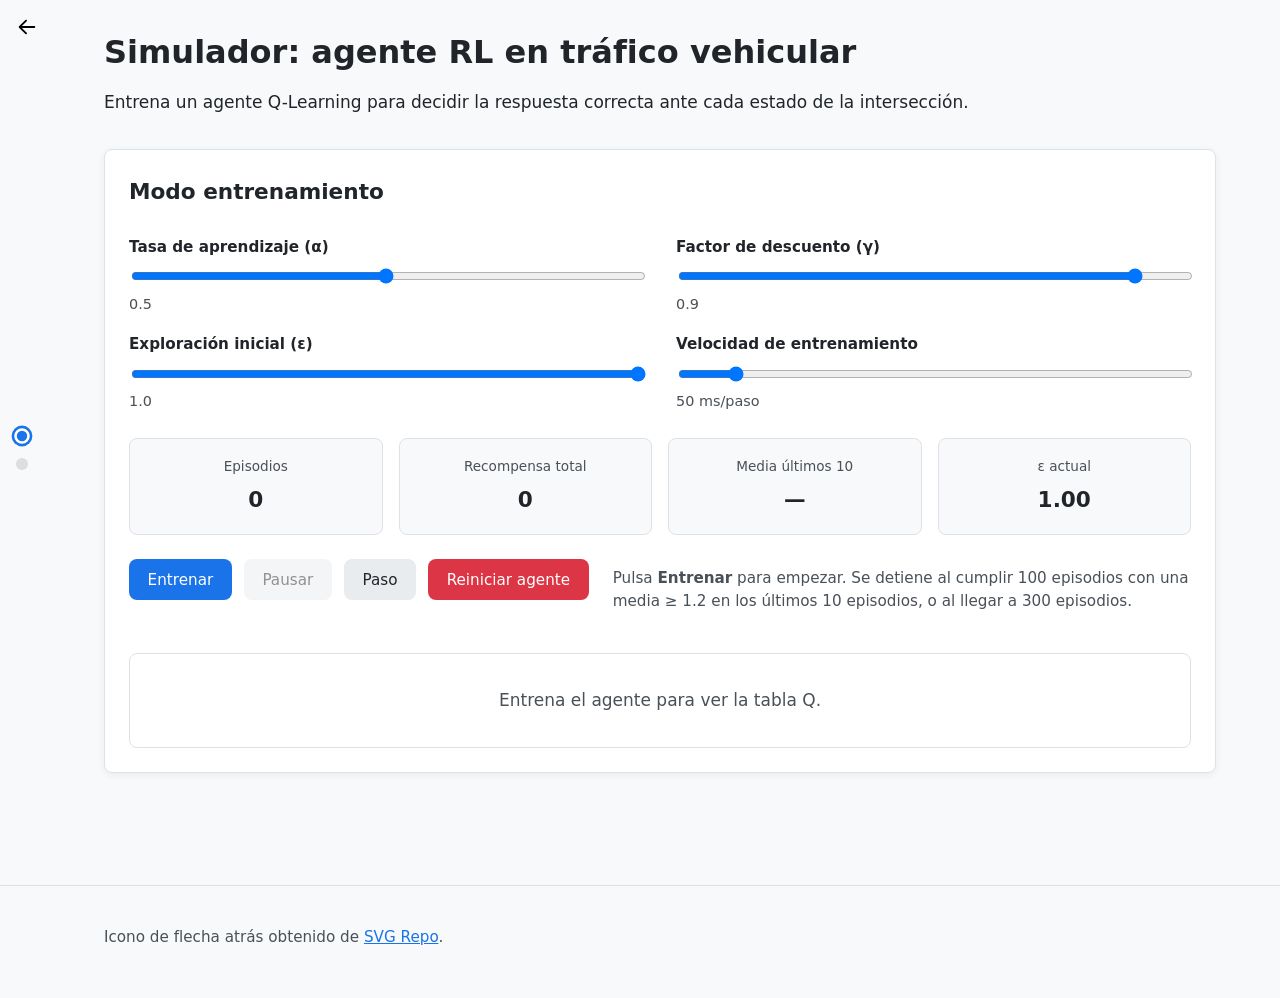
==== simulador.html @ 15e0310d "feat: agregar tabla Q en el simulador" ====
<!DOCTYPE html>
<html lang="es">
  <head>
    <meta charset="UTF-8">
    <meta name="viewport" content="width=device-width, initial-scale=1.0">
    <link rel="stylesheet" href="css/styles.css">
    <link rel="stylesheet" href="css/simulador.css">
    <title>Simulador — RL para Detección de Anomalías</title>
  </head>
  <body>
    <a href="./index.html" id="volver-index" class="nav-link-arrow" aria-label="Volver a la página principal">
      <img src="./assets/left-arrow.svg" alt="" class="nav-arrow" />
      <span class="nav-label">Volver</span>
    </a>

    <nav id="navbar" class="nav-dots" aria-label="Navegación del simulador">
      <button type="button" class="nav-link nav-modo" data-modo="entrenamiento" aria-label="Entrenar agente">
        <span class="nav-dot"></span>
        <span class="nav-label">Entrenar agente</span>
      </button>
      <button type="button" class="nav-link nav-modo" data-modo="comparativo" disabled aria-label="Tú eres el agente">
        <span class="nav-dot"></span>
        <span class="nav-label">Tú eres el agente</span>
      </button>
    </nav>

    <main>
      <section id="simulador">
        <h1>Simulador: agente RL en tráfico vehicular</h1>
        <p>
          Entrena un agente Q-Learning para decidir la respuesta correcta ante cada estado de la intersección.
        </p>

        <div id="bienvenida" class="bienvenida">
          <p>Selecciona un modo en el menú lateral para comenzar.</p>
        </div>

        <div id="modo-entrenamiento" class="modo-panel" hidden>
          <div class="panel-cabecera">
            <h2>Modo entrenamiento</h2>
          </div>

          <div class="panel-controles">
            <div class="control">
              <label for="alpha">Tasa de aprendizaje (α)</label>
              <input type="range" id="alpha" min="0.01" max="1" step="0.01" value="0.5">
              <span id="alpha-valor">0.5</span>
            </div>
            <div class="control">
              <label for="gamma">Factor de descuento (γ)</label>
              <input type="range" id="gamma" min="0" max="1" step="0.01" value="0.9">
              <span id="gamma-valor">0.9</span>
            </div>
            <div class="control">
              <label for="epsilon">Exploración inicial (ε)</label>
              <input type="range" id="epsilon" min="0" max="1" step="0.01" value="1">
              <span id="epsilon-valor">1.0</span>
            </div>
            <div class="control">
              <label for="velocidad">Velocidad de entrenamiento</label>
              <input type="range" id="velocidad" min="0" max="500" step="10" value="50">
              <span id="velocidad-valor">50 ms/paso</span>
            </div>
          </div>

          <div class="panel-metricas">
            <div class="metrica">
              <span class="metrica-label">Episodios</span>
              <span id="metrica-episodios" class="metrica-valor">0</span>
            </div>
            <div class="metrica">
              <span class="metrica-label">Recompensa total</span>
              <span id="metrica-recompensa" class="metrica-valor">0</span>
            </div>
            <div class="metrica">
              <span class="metrica-label">Media últimos 10</span>
              <span id="metrica-media" class="metrica-valor">—</span>
            </div>
            <div class="metrica">
              <span class="metrica-label">ε actual</span>
              <span id="metrica-epsilon" class="metrica-valor">1.00</span>
            </div>
          </div>

          <div class="panel-acciones">
            <div class="panel-botones">
              <button id="btn-entrenar" type="button" class="btn-primario">Entrenar</button>
              <button id="btn-pausar" type="button" class="btn-secundario" disabled>Pausar</button>
              <button id="btn-paso" type="button" class="btn-secundario">Paso</button>
              <button id="btn-reiniciar" type="button" class="btn-peligro">Reiniciar agente</button>
            </div>
            <div id="estado-entrenamiento" class="estado-entrenamiento">
              Pulsa <strong>Entrenar</strong> para empezar. Se detiene al cumplir 100 episodios con una media ≥ 1.2 en los últimos 10 episodios, o al llegar a 300 episodios.
            </div>
          </div>

          <div id="q-table-contenedor" class="q-table-contenedor" aria-live="polite">
            <p class="q-table-vacia">Entrena el agente para ver la tabla Q.</p>
          </div>
        </div>
      </section>
    </main>

    <footer>
      <p>
        Icono de flecha atrás obtenido de
        <a href="https://www.svgrepo.com" target="_blank" rel="noopener noreferrer">SVG Repo</a>.
      </p>
    </footer>

    <script src="js/entorno.js"></script>
    <script src="js/qlearning.js"></script>
    <script src="js/vistas.js"></script>
    <script src="js/sim.js"></script>
  </body>
</html>
---- css/styles.css ----
/* Navbar con puntos */
#navbar {
  position: fixed;
  top: 50%;
  left: 1.25rem;
  z-index: 1000;
  transform: translateY(-50%);
  display: flex;
  flex-direction: column;
  gap: 1rem;
}

#navbar .nav-link {
  position: relative;
  display: flex;
  align-items: center;
  text-decoration: none;
  color: #555555;
}

#navbar .nav-dot {
  display: block;
  width: 12px;
  height: 12px;
  border-radius: 50%;
  background-color: #cccccc;
  border: 2px solid transparent;
  transition: background-color 0.2s ease, transform 0.2s ease, border-color 0.2s ease;
}

#navbar .nav-link:hover .nav-dot{
  background-color: #888888;
  transform: scale(1.2);
}

#navbar .nav-link.active .nav-dot {
  border-color: #ffffff;
  transform: scale(1.3);
}

#navbar .nav-label {
  position: absolute;
  left: 1.5rem;
  padding: 0.35rem 0.6rem;
  white-space: nowrap;
  font-size: 0.85rem;
  font-weight: 500;
  color: #333333;
  background-color: #ffffff;
  border: 1px solid #e0e0e0;
  border-radius: 4px;
  opacity: 0;
  visibility: hidden;
  transform: translateX(-8px);
  transition: opacity 0.2s ease, transform 0.2s ease, visibility 0.2s ease;
  box-shadow: 0 2px 6px rgba(0, 0, 0, 0.08);
}

#navbar .nav-link:hover .nav-label {
  opacity: 1;
  visibility: visible;
  transform: translateX(0);
}

/* Colores de los puntos por sección */
#navbar .nav-link.active[href="#intro"] .nav-dot {
  background-color: #1a73e8;
  box-shadow: 0 0 0 2px #1a73e8;
}

#navbar .nav-link:hover[href="#intro"] .nav-dot {
  background-color: #1a73e8;
}

#navbar .nav-link.active[href="#conceptos"] .nav-dot {
  background-color: #34a853;
  box-shadow: 0 0 0 2px #34a853;
}

#navbar .nav-link:hover[href="#conceptos"] .nav-dot {
  background-color: #34a853;
}

#navbar .nav-link.active[href="#aprendizaje"] .nav-dot {
  background-color: #f9ab00;
  box-shadow: 0 0 0 2px #f9ab00;
}

#navbar .nav-link:hover[href="#aprendizaje"] .nav-dot {
  background-color: #f9ab00;
}

#navbar .nav-link.active[href="#algoritmo"] .nav-dot {
  background-color: #9334e6;
  box-shadow: 0 0 0 2px #9334e6;
}

#navbar .nav-link:hover[href="#algoritmo"] .nav-dot {
  background-color: #9334e6;
}

#navbar .nav-link.active[href="#caso-practico"] .nav-dot {
  background-color: #ea4335;
  box-shadow: 0 0 0 2px #ea4335;
}

#navbar .nav-link:hover[href="#caso-practico"] .nav-dot {
  background-color: #ea4335;
}

#navbar .nav-link.active[href="./simulador.html"] .nav-dot {
  background-color: #00acc1;
  box-shadow: 0 0 0 2px #00acc1;
}

#navbar .nav-link:hover[href="./simulador.html"] .nav-dot {
  background-color: #00acc1;
}

#navbar .nav-link.active[href="#conclusiones"] .nav-dot {
  background-color: #e37400;
  box-shadow: 0 0 0 2px #e37400;
}

#navbar .nav-link:hover[href="#conclusiones"] .nav-dot {
  background-color: #e37400;
}

/* Base y tipografía */
:root {
  --color-fondo: #f8f9fa;
  --color-texto: #212529;
  --color-texto-secundario: #495057;
  --color-borde: #dee2e6;
  --color-acento: #1a73e8;
  --color-tarjeta: #ffffff;
  --radio-borde: 8px;
  --sombra-suave: 0 2px 8px rgba(0, 0, 0, 0.06);
  --fuente: system-ui, -apple-system, BlinkMacSystemFont, 'Segoe UI', Roboto, 'Helvetica Neue', Arial, sans-serif;
}

* {
  box-sizing: border-box;
}

html {
  scroll-behavior: smooth;
}

body {
  margin: 0;
  font-family: var(--fuente);
  font-size: 1.0625rem;
  line-height: 1.7;
  color: var(--color-texto);
  background-color: var(--color-fondo);
}

/* Layout general */
main,
footer {
  width: 100%;
  padding: 2rem 4rem 2rem 5rem;
}

footer {
  border-top: 1px solid var(--color-borde);
  margin-top: 2rem;
  padding-top: 1.5rem;
  color: var(--color-texto-secundario);
  font-size: 0.95rem;
}

/* Secciones */
section {
  margin-bottom: 3rem;
}

section h1 {
  font-size: 2rem;
  font-weight: 700;
  line-height: 1.25;
  margin: 0 0 1rem;
  color: var(--color-texto);
}

section h2 {
  font-size: 1.35rem;
  font-weight: 600;
  margin: 2rem 0 0.75rem;
  color: var(--color-texto);
}

section p {
  margin: 0 0 1rem;
}

section ul {
  margin: 0 0 1.25rem;
  padding-left: 1.5rem;
}

section li {
  margin-bottom: 0.5rem;
}

/* Enlaces */
a {
  color: var(--color-acento);
  text-decoration: underline;
}

a:hover,
a:focus {
  color: #1557b0;
}

/* Footer */
footer h2 {
  font-size: 1.25rem;
  margin: 0 0 0.75rem;
}

footer ul {
  list-style: none;
  padding: 0;
  margin: 0 0 1rem;
}

footer li {
  margin-bottom: 0.5rem;
}


/*Tarjetas de conceptos*/

#conceptos .cards {
  display: grid;
  grid-template-columns: repeat(3, 1fr);
  gap: 1rem;
  margin: 1.5rem 0;
}

#conceptos article {
  background-color: var(--color-tarjeta);
  border: 1px solid var(--color-borde);
  border-radius: var(--radio-borde);
  padding: 1.25rem;
  box-shadow: var(--sombra-suave);
}

#conceptos article h2 {
  margin-top: 0;
  font-size: 1.15rem;
}

/* Diagrama del ciclo agente-entorno */
.diagrama-ciclo {
  margin: 1.5rem 0;
  text-align: center;
}

.diagrama-ciclo img,
.diagrama-ciclo svg {
  max-width: 100%;
  max-height: 55vh;
  height: auto;
  display: block;
  margin: 0 auto;
}

.diagrama-ciclo figcaption {
  margin-top: 0.75rem;
  font-size: 0.95rem;
  color: var(--color-texto-secundario);
}
---- css/simulador.css ----
#navbar {
  left: 1rem;
}

#volver-index {
  position: fixed;
  top: 1rem;
  left: 1rem;
  z-index: 1000;
  display: flex;
  align-items: center;
  text-decoration: none;
}

#volver-index .nav-label {
  position: absolute;
  left: 1.5rem;
  padding: 0.35rem 0.6rem;
  white-space: nowrap;
  font-size: 0.85rem;
  font-weight: 500;
  color: #333333;
  background-color: #ffffff;
  border: 1px solid #e0e0e0;
  border-radius: 4px;
  opacity: 0;
  visibility: hidden;
  transform: translateX(-8px);
  transition: opacity 0.2s ease, transform 0.2s ease, visibility 0.2s ease;
  box-shadow: 0 2px 6px rgba(0, 0, 0, 0.08);
}

#volver-index:hover .nav-label,
#volver-index:focus .nav-label {
  opacity: 1;
  visibility: visible;
  transform: translateX(0);
}

.nav-arrow {
  display: block;
  width: 1.4rem;
  height: 1.4rem;
}

.nav-link-arrow:hover .nav-arrow,
.nav-link-arrow:focus .nav-arrow {
  transform: scale(1.15);
  transition: transform 0.2s ease;
}

main,
footer {
  padding-left: 6.5rem;
}

#navbar .nav-link.nav-modo {
  background: none;
  border: none;
  padding: 0;
}

#navbar .nav-link.nav-modo[data-modo="entrenamiento"] .nav-dot {
  background-color: #1a73e8;
  box-shadow: 0 0 0 2px #1a73e8;
}

#navbar .nav-link.nav-modo[data-modo="comparativo"] .nav-dot {
  background-color: #34a853;
}

#navbar .nav-link.nav-modo:disabled .nav-dot {
  background-color: #cccccc;
}

#navbar .nav-link.nav-modo:disabled {
  opacity: 0.6;
  cursor: not-allowed;
}

.bienvenida {
  margin: 2rem 0;
  padding: 1.5rem;
  text-align: center;
  color: var(--color-texto-secundario);
  background-color: var(--color-tarjeta);
  border: 1px solid var(--color-borde);
  border-radius: var(--radio-borde);
  box-shadow: var(--sombra-suave);
}

.modo-panel {
  margin: 2rem 0;
  padding: 1.5rem;
  background-color: var(--color-tarjeta);
  border: 1px solid var(--color-borde);
  border-radius: var(--radio-borde);
  box-shadow: var(--sombra-suave);
}

.panel-cabecera {
  display: flex;
  align-items: center;
  gap: 1rem;
  margin-bottom: 1.5rem;
}

.panel-cabecera h2 {
  margin: 0;
}

.panel-controles {
  display: grid;
  grid-template-columns: repeat(2, 1fr);
  gap: 1rem 2rem;
  margin: 1.5rem 0;
}

.control {
  display: flex;
  flex-direction: column;
  gap: 0.35rem;
}

.control label {
  font-weight: 600;
  font-size: 0.95rem;
}

.control input[type="range"] {
  width: 100%;
}

.control span {
  font-size: 0.9rem;
  color: var(--color-texto-secundario);
}

.panel-metricas {
  display: grid;
  grid-template-columns: repeat(4, 1fr);
  gap: 1rem;
  margin: 1.5rem 0;
}

.metrica {
  padding: 1rem;
  background-color: #f8f9fa;
  border: 1px solid var(--color-borde);
  border-radius: var(--radio-borde);
  text-align: center;
}

.metrica-label {
  display: block;
  font-size: 0.85rem;
  color: var(--color-texto-secundario);
  margin-bottom: 0.25rem;
}

.metrica-valor {
  display: block;
  font-size: 1.35rem;
  font-weight: 700;
  color: var(--color-texto);
}

.panel-acciones {
  display: flex;
  align-items: flex-start;
  gap: 1.5rem;
  margin-top: 1.5rem;
}

.panel-botones {
  display: flex;
  flex-wrap: wrap;
  gap: 0.75rem;
  flex-shrink: 0;
}

.panel-botones button {
  padding: 0.65rem 1.1rem;
  font-family: inherit;
  font-size: 0.95rem;
  border-radius: var(--radio-borde);
  border: 1px solid transparent;
  cursor: pointer;
  transition: opacity 0.2s ease, transform 0.2s ease;
}

.panel-botones button:disabled {
  opacity: 0.5;
  cursor: not-allowed;
}

.btn-primario {
  color: #ffffff;
  background-color: var(--color-acento);
}

.btn-secundario {
  color: var(--color-texto);
  background-color: #e9ecef;
  border-color: var(--color-borde);
}

.btn-peligro {
  color: #ffffff;
  background-color: #dc3545;
}

.estado-entrenamiento {
  padding: 0.5rem 0;
  color: var(--color-texto-secundario);
  font-size: 0.95rem;
  line-height: 1.5;
}

.q-table-contenedor {
  margin-top: 2rem;
  overflow-x: auto;
  border: 1px solid var(--color-borde);
  border-radius: var(--radio-borde);
  background-color: #ffffff;
}

.q-table-vacia {
  margin: 0;
  padding: 2rem;
  text-align: center;
  color: var(--color-texto-secundario);
}

.q-table {
  width: 100%;
  border-collapse: collapse;
  font-size: 0.85rem;
}

.q-table thead th {
  position: sticky;
  top: 0;
  padding: 0.65rem 0.5rem;
  text-align: center;
  font-weight: 700;
  color: var(--color-texto);
  background-color: #f1f3f4;
  border-bottom: 2px solid var(--color-borde);
  white-space: nowrap;
}

.q-table tbody td {
  padding: 0.55rem 0.5rem;
  text-align: center;
  border-bottom: 1px solid var(--color-borde);
  transition: background-color 0.2s ease;
}

.q-table tbody tr:hover td {
  filter: brightness(0.97);
}

.q-table .q-estado {
  text-align: left;
  font-weight: 600;
  white-space: nowrap;
}

.q-table .mejor-accion {
  outline: 2px solid #1a73e8;
  outline-offset: -2px;
  font-weight: 700;
}
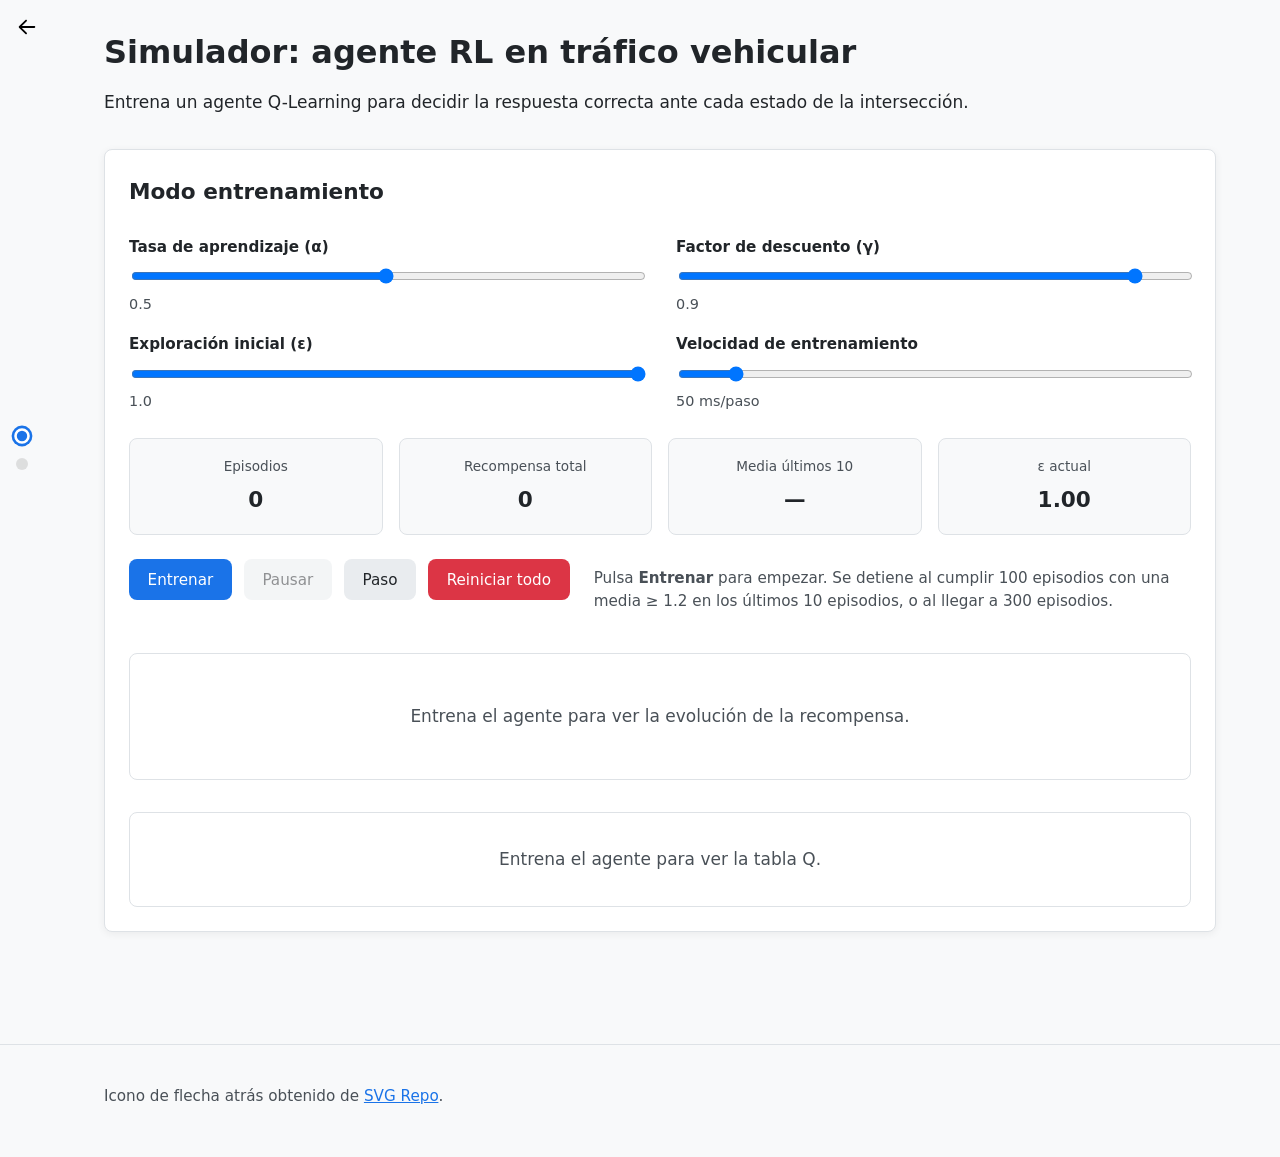
==== commit fd6a47b3: "feat: agregar grafico de evolucion de recompensa" ====
--- a/simulador.html
+++ b/simulador.html
@@ -87,13 +87,17 @@
               <button id="btn-entrenar" type="button" class="btn-primario">Entrenar</button>
               <button id="btn-pausar" type="button" class="btn-secundario" disabled>Pausar</button>
               <button id="btn-paso" type="button" class="btn-secundario">Paso</button>
-              <button id="btn-reiniciar" type="button" class="btn-peligro">Reiniciar agente</button>
+              <button id="btn-reiniciar" type="button" class="btn-peligro">Reiniciar todo</button>
             </div>
             <div id="estado-entrenamiento" class="estado-entrenamiento">
               Pulsa <strong>Entrenar</strong> para empezar. Se detiene al cumplir 100 episodios con una media ≥ 1.2 en los últimos 10 episodios, o al llegar a 300 episodios.
             </div>
           </div>
 
+          <div id="grafico-contenedor" class="grafico-contenedor" aria-live="polite">
+            <p class="grafico-vacio">Entrena el agente para ver la evolución de la recompensa.</p>
+          </div>
+          
           <div id="q-table-contenedor" class="q-table-contenedor" aria-live="polite">
             <p class="q-table-vacia">Entrena el agente para ver la tabla Q.</p>
           </div>
--- a/css/simulador.css
+++ b/css/simulador.css
@@ -271,4 +271,25 @@
   outline: 2px solid #1a73e8;
   outline-offset: -2px;
   font-weight: 700;
+}
+
+.grafico-contenedor {
+  margin-top: 2rem;
+  padding: 1rem;
+  border: 1px solid var(--color-borde);
+  border-radius: var(--radio-borde);
+  background-color: #ffffff;
+}
+
+.grafico-vacio {
+  margin: 0;
+  padding: 2rem;
+  text-align: center;
+  color: var(--color-texto-secundario);
+}
+
+.grafico-contenedor canvas {
+  display: block;
+  width: 100%;
+  height: 320px;
 }
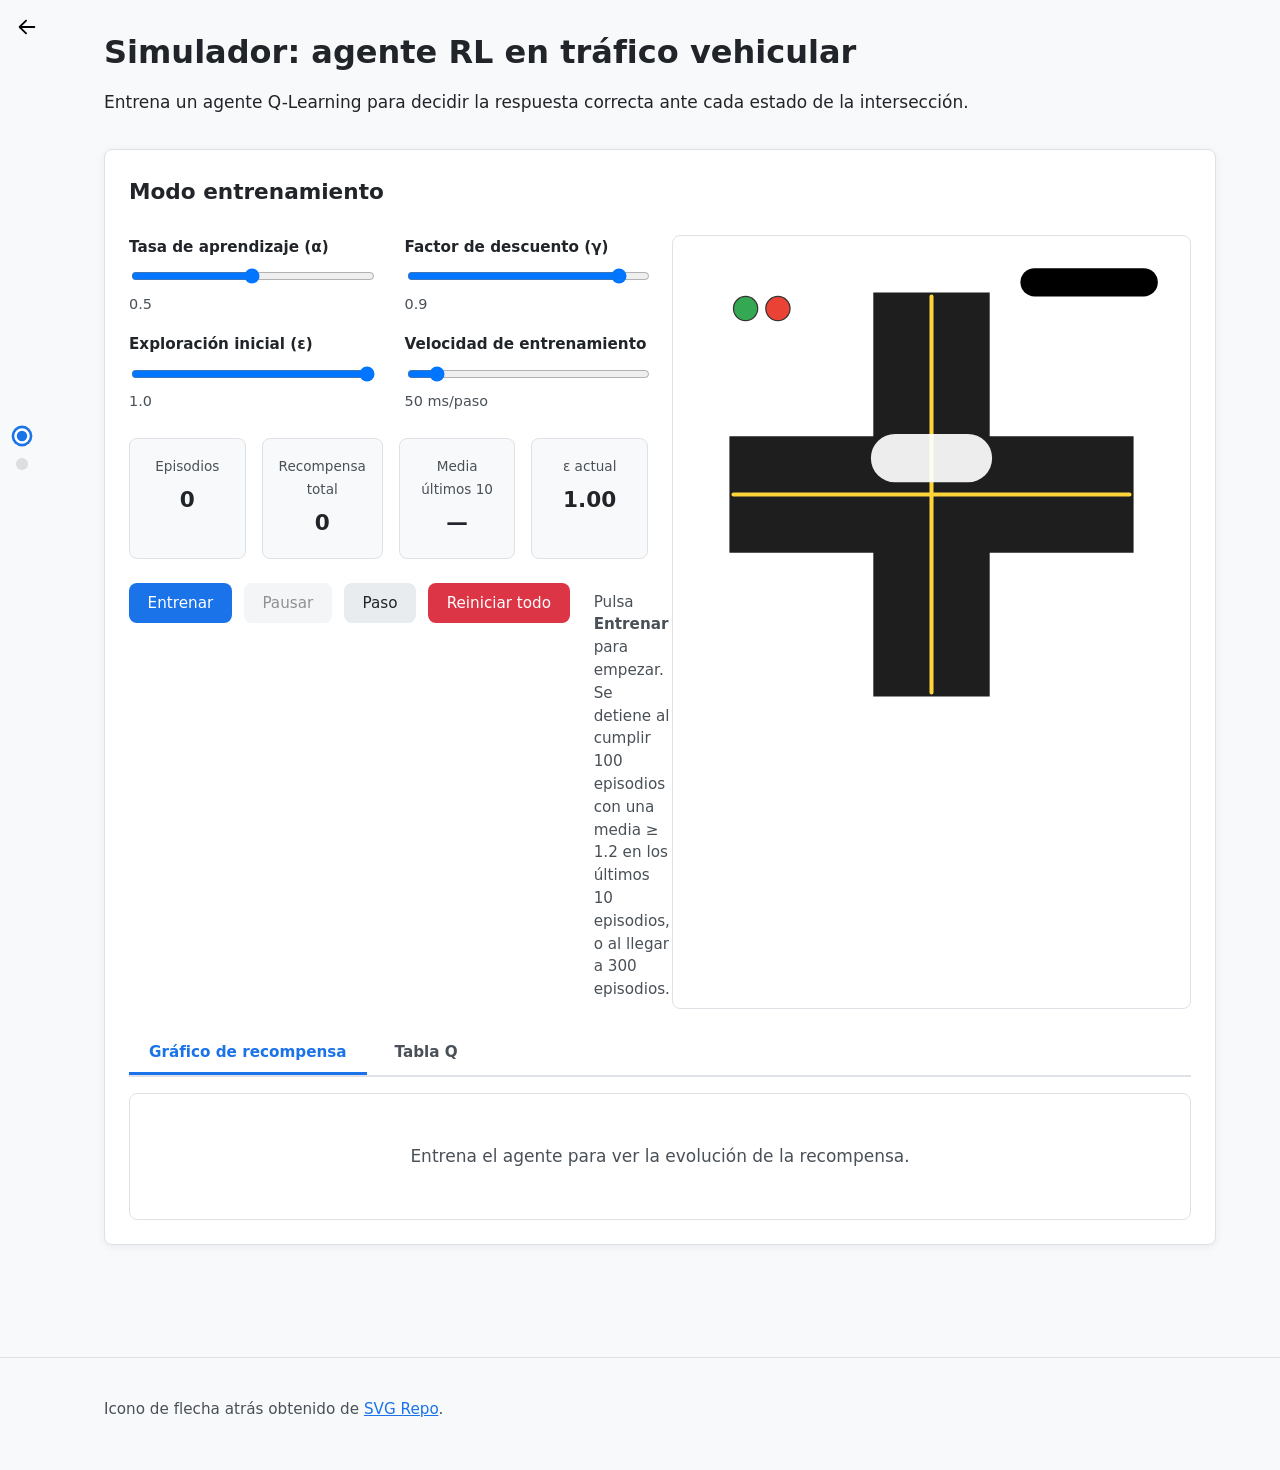
==== commit 735f6789: "Añadir simulador de interseccion con vehiculos" ====
--- a/simulador.html
+++ b/simulador.html
@@ -40,66 +40,91 @@
             <h2>Modo entrenamiento</h2>
           </div>
 
-          <div class="panel-controles">
-            <div class="control">
-              <label for="alpha">Tasa de aprendizaje (α)</label>
-              <input type="range" id="alpha" min="0.01" max="1" step="0.01" value="0.5">
-              <span id="alpha-valor">0.5</span>
+          <div class="simulador-grid">
+            <div class="panel-izquierdo">
+              <div class="panel-controles">
+                <div class="control">
+                  <label for="alpha">Tasa de aprendizaje (α)</label>
+                  <input type="range" id="alpha" min="0.01" max="1" step="0.01" value="0.5">
+                  <span id="alpha-valor">0.5</span>
+                </div>
+                <div class="control">
+                  <label for="gamma">Factor de descuento (γ)</label>
+                  <input type="range" id="gamma" min="0" max="1" step="0.01" value="0.9">
+                  <span id="gamma-valor">0.9</span>
+                </div>
+                <div class="control">
+                  <label for="epsilon">Exploración inicial (ε)</label>
+                  <input type="range" id="epsilon" min="0" max="1" step="0.01" value="1">
+                  <span id="epsilon-valor">1.0</span>
+                </div>
+                <div class="control">
+                  <label for="velocidad">Velocidad de entrenamiento</label>
+                  <input type="range" id="velocidad" min="0" max="500" step="10" value="50">
+                  <span id="velocidad-valor">50 ms/paso</span>
+                </div>
+              </div>
+
+              <div class="panel-metricas">
+                <div class="metrica">
+                  <span class="metrica-label">Episodios</span>
+                  <span id="metrica-episodios" class="metrica-valor">0</span>
+                </div>
+                <div class="metrica">
+                  <span class="metrica-label">Recompensa total</span>
+                  <span id="metrica-recompensa" class="metrica-valor">0</span>
+                </div>
+                <div class="metrica">
+                  <span class="metrica-label">Media últimos 10</span>
+                  <span id="metrica-media" class="metrica-valor">—</span>
+                </div>
+                <div class="metrica">
+                  <span class="metrica-label">ε actual</span>
+                  <span id="metrica-epsilon" class="metrica-valor">1.00</span>
+                </div>
+              </div>
+
+              <div class="panel-acciones">
+                <div class="panel-botones">
+                  <button id="btn-entrenar" type="button" class="btn-primario">Entrenar</button>
+                  <button id="btn-pausar" type="button" class="btn-secundario" disabled>Pausar</button>
+                  <button id="btn-paso" type="button" class="btn-secundario">Paso</button>
+                  <button id="btn-reiniciar" type="button" class="btn-peligro">Reiniciar todo</button>
+                </div>
+                <div id="estado-entrenamiento" class="estado-entrenamiento">
+                  Pulsa <strong>Entrenar</strong> para empezar. Se detiene al cumplir 100 episodios con una media ≥ 1.2 en los últimos 10 episodios, o al llegar a 300 episodios.
+                </div>
+              </div>
             </div>
-            <div class="control">
-              <label for="gamma">Factor de descuento (γ)</label>
-              <input type="range" id="gamma" min="0" max="1" step="0.01" value="0.9">
-              <span id="gamma-valor">0.9</span>
+
+            <div class="panel-derecho">
+              <div id="interseccion-contenedor" class="interseccion-contenedor" aria-live="polite">
+                <p class="interseccion-vacia">Entrena el agente para ver la intersección.</p>
+              </div>
             </div>
-            <div class="control">
-              <label for="epsilon">Exploración inicial (ε)</label>
-              <input type="range" id="epsilon" min="0" max="1" step="0.01" value="1">
-              <span id="epsilon-valor">1.0</span>
+
+            <div class="panel-inferior">
+              <div class="tabs" role="tablist" aria-label="Visualizaciones del entrenamiento">
+                <button type="button" class="tab-btn active" data-tab="grafico" role="tab" aria-selected="true" aria-controls="tab-grafico" id="tab-btn-grafico">
+                  Gráfico de recompensa
+                </button>
+                <button type="button" class="tab-btn" data-tab="qtable" role="tab" aria-selected="false" aria-controls="tab-qtable" id="tab-btn-qtable">
+                  Tabla Q
+                </button>
+              </div>
+
+              <div id="tab-grafico" class="tab-content" role="tabpanel" aria-labelledby="tab-btn-grafico">
+                <div id="grafico-contenedor" class="grafico-contenedor" aria-live="polite">
+                  <p class="grafico-vacio">Entrena el agente para ver la evolución de la recompensa.</p>
+                </div>
+              </div>
+
+              <div id="tab-qtable" class="tab-content" role="tabpanel" aria-labelledby="tab-btn-qtable" hidden>
+                <div id="q-table-contenedor" class="q-table-contenedor" aria-live="polite">
+                  <p class="q-table-vacia">Entrena el agente para ver la tabla Q.</p>
+                </div>
+              </div>
             </div>
-            <div class="control">
-              <label for="velocidad">Velocidad de entrenamiento</label>
-              <input type="range" id="velocidad" min="0" max="500" step="10" value="50">
-              <span id="velocidad-valor">50 ms/paso</span>
-            </div>
-          </div>
-
-          <div class="panel-metricas">
-            <div class="metrica">
-              <span class="metrica-label">Episodios</span>
-              <span id="metrica-episodios" class="metrica-valor">0</span>
-            </div>
-            <div class="metrica">
-              <span class="metrica-label">Recompensa total</span>
-              <span id="metrica-recompensa" class="metrica-valor">0</span>
-            </div>
-            <div class="metrica">
-              <span class="metrica-label">Media últimos 10</span>
-              <span id="metrica-media" class="metrica-valor">—</span>
-            </div>
-            <div class="metrica">
-              <span class="metrica-label">ε actual</span>
-              <span id="metrica-epsilon" class="metrica-valor">1.00</span>
-            </div>
-          </div>
-
-          <div class="panel-acciones">
-            <div class="panel-botones">
-              <button id="btn-entrenar" type="button" class="btn-primario">Entrenar</button>
-              <button id="btn-pausar" type="button" class="btn-secundario" disabled>Pausar</button>
-              <button id="btn-paso" type="button" class="btn-secundario">Paso</button>
-              <button id="btn-reiniciar" type="button" class="btn-peligro">Reiniciar todo</button>
-            </div>
-            <div id="estado-entrenamiento" class="estado-entrenamiento">
-              Pulsa <strong>Entrenar</strong> para empezar. Se detiene al cumplir 100 episodios con una media ≥ 1.2 en los últimos 10 episodios, o al llegar a 300 episodios.
-            </div>
-          </div>
-
-          <div id="grafico-contenedor" class="grafico-contenedor" aria-live="polite">
-            <p class="grafico-vacio">Entrena el agente para ver la evolución de la recompensa.</p>
-          </div>
-          
-          <div id="q-table-contenedor" class="q-table-contenedor" aria-live="polite">
-            <p class="q-table-vacia">Entrena el agente para ver la tabla Q.</p>
           </div>
         </div>
       </section>
@@ -115,6 +140,7 @@
     <script src="js/entorno.js"></script>
     <script src="js/qlearning.js"></script>
     <script src="js/vistas.js"></script>
+    <script src="js/interseccion.js"></script>
     <script src="js/sim.js"></script>
   </body>
 </html>
--- a/css/simulador.css
+++ b/css/simulador.css
@@ -109,11 +109,47 @@
   margin: 0;
 }
 
+.simulador-grid {
+  display: grid;
+  grid-template-columns: minmax(280px, 1fr) minmax(280px, 1fr);
+  grid-template-rows: auto auto;
+  gap: 1.5rem;
+}
+
+.panel-izquierdo {
+  grid-column: 1;
+  grid-row: 1;
+}
+
+.panel-derecho {
+  grid-column: 2;
+  grid-row: 1;
+}
+
+.panel-inferior {
+  grid-column: 1 / -1;
+  grid-row: 2;
+}
+
+@media (max-width: 900px) {
+  .simulador-grid {
+    grid-template-columns: 1fr;
+    grid-template-rows: auto;
+  }
+
+  .panel-izquierdo,
+  .panel-derecho,
+  .panel-inferior {
+    grid-column: 1;
+    grid-row: auto;
+  }
+}
+
 .panel-controles {
   display: grid;
   grid-template-columns: repeat(2, 1fr);
   gap: 1rem 2rem;
-  margin: 1.5rem 0;
+  margin-bottom: 1.5rem;
 }
 
 .control {
@@ -218,7 +254,6 @@
 }
 
 .q-table-contenedor {
-  margin-top: 2rem;
   overflow-x: auto;
   border: 1px solid var(--color-borde);
   border-radius: var(--radio-borde);
@@ -274,7 +309,6 @@
 }
 
 .grafico-contenedor {
-  margin-top: 2rem;
   padding: 1rem;
   border: 1px solid var(--color-borde);
   border-radius: var(--radio-borde);
@@ -291,5 +325,154 @@
 .grafico-contenedor canvas {
   display: block;
   width: 100%;
-  height: 320px;
+  height: 480px;
+}
+
+.interseccion-contenedor {
+  padding: 1rem;
+  border: 1px solid var(--color-borde);
+  border-radius: var(--radio-borde);
+  background-color: #ffffff;
+  height: 100%;
+  box-sizing: border-box;
+}
+
+.interseccion-vacia {
+  margin: 0;
+  padding: 2rem;
+  text-align: center;
+  color: var(--color-texto-secundario);
+}
+
+.interseccion-svg {
+  display: block;
+  width: 100%;
+  height: auto;
+  margin: 0 auto;
+}
+
+.interseccion-coche {
+  transition: transform 0.2s ease;
+}
+
+.interseccion-coche-movil {
+  animation: mover var(--dur, 3s) linear infinite;
+}
+
+.interseccion-coche-lento {
+  animation-duration: 6s !important;
+}
+
+.interseccion-coche-pausado {
+  animation-play-state: paused !important;
+}
+
+.interseccion-pausada .interseccion-coche-movil {
+  animation-play-state: paused !important;
+}
+
+.interseccion-coche-irregular image {
+  filter: drop-shadow(0 0 4px #ea4335) saturate(1.4);
+}
+
+@keyframes mover {
+  from {
+    transform: translateX(0);
+  }
+  to {
+    transform: translateX(var(--dist, 116px));
+  }
+}
+
+.semaforo-luz {
+  stroke: #333;
+  stroke-width: 0.3;
+}
+
+.semaforo-luz.verde  { fill: #34a853; }
+.semaforo-luz.rojo   { fill: #ea4335; }
+.semaforo-luz.ambar  { fill: #fbbc04; animation: parpadeo 0.5s ease-in-out infinite alternate; }
+
+@keyframes parpadeo {
+  from { opacity: 1; }
+  to   { opacity: 0.3; }
+}
+
+.interseccion-incidente {
+  font-size: 12px;
+}
+
+.interseccion-incidente-fondo {
+  fill: rgba(255, 255, 255, 0.92);
+  rx: 6;
+}
+
+.interseccion-incidente-titulo {
+  fill: #ea4335;
+  font-size: 3px;
+  font-weight: 700;
+  text-anchor: middle;
+}
+
+.interseccion-incidente-texto {
+  fill: #333333;
+  font-size: 2.5px;
+  text-anchor: middle;
+}
+
+.interseccion-accion-texto {
+  fill: #ffffff;
+  font-size: 2.8px;
+  font-weight: 600;
+  text-anchor: middle;
+}
+
+.interseccion-leyenda {
+  fill: #5f6368;
+  font-size: 3px;
+  font-weight: 600;
+}
+
+.tabs {
+  display: flex;
+  gap: 0.5rem;
+  border-bottom: 2px solid var(--color-borde);
+  margin-bottom: 1rem;
+}
+
+.tab-btn {
+  padding: 0.65rem 1.25rem;
+  font-family: inherit;
+  font-size: 0.95rem;
+  font-weight: 600;
+  color: var(--color-texto-secundario);
+  background: none;
+  border: none;
+  border-bottom: 3px solid transparent;
+  cursor: pointer;
+  transition: color 0.2s ease, border-color 0.2s ease;
+}
+
+.tab-btn:hover,
+.tab-btn:focus-visible {
+  color: var(--color-texto);
+}
+
+.tab-btn.active {
+  color: var(--color-acento);
+  border-bottom-color: var(--color-acento);
+}
+
+.tab-content[hidden] {
+  display: none;
+}
+
+.tab-content:not([hidden]) {
+  display: block;
+  animation: fadeIn 0.2s ease;
+}
+
+@keyframes fadeIn {
+  from { opacity: 0; }
+  to { opacity: 1; }
 }
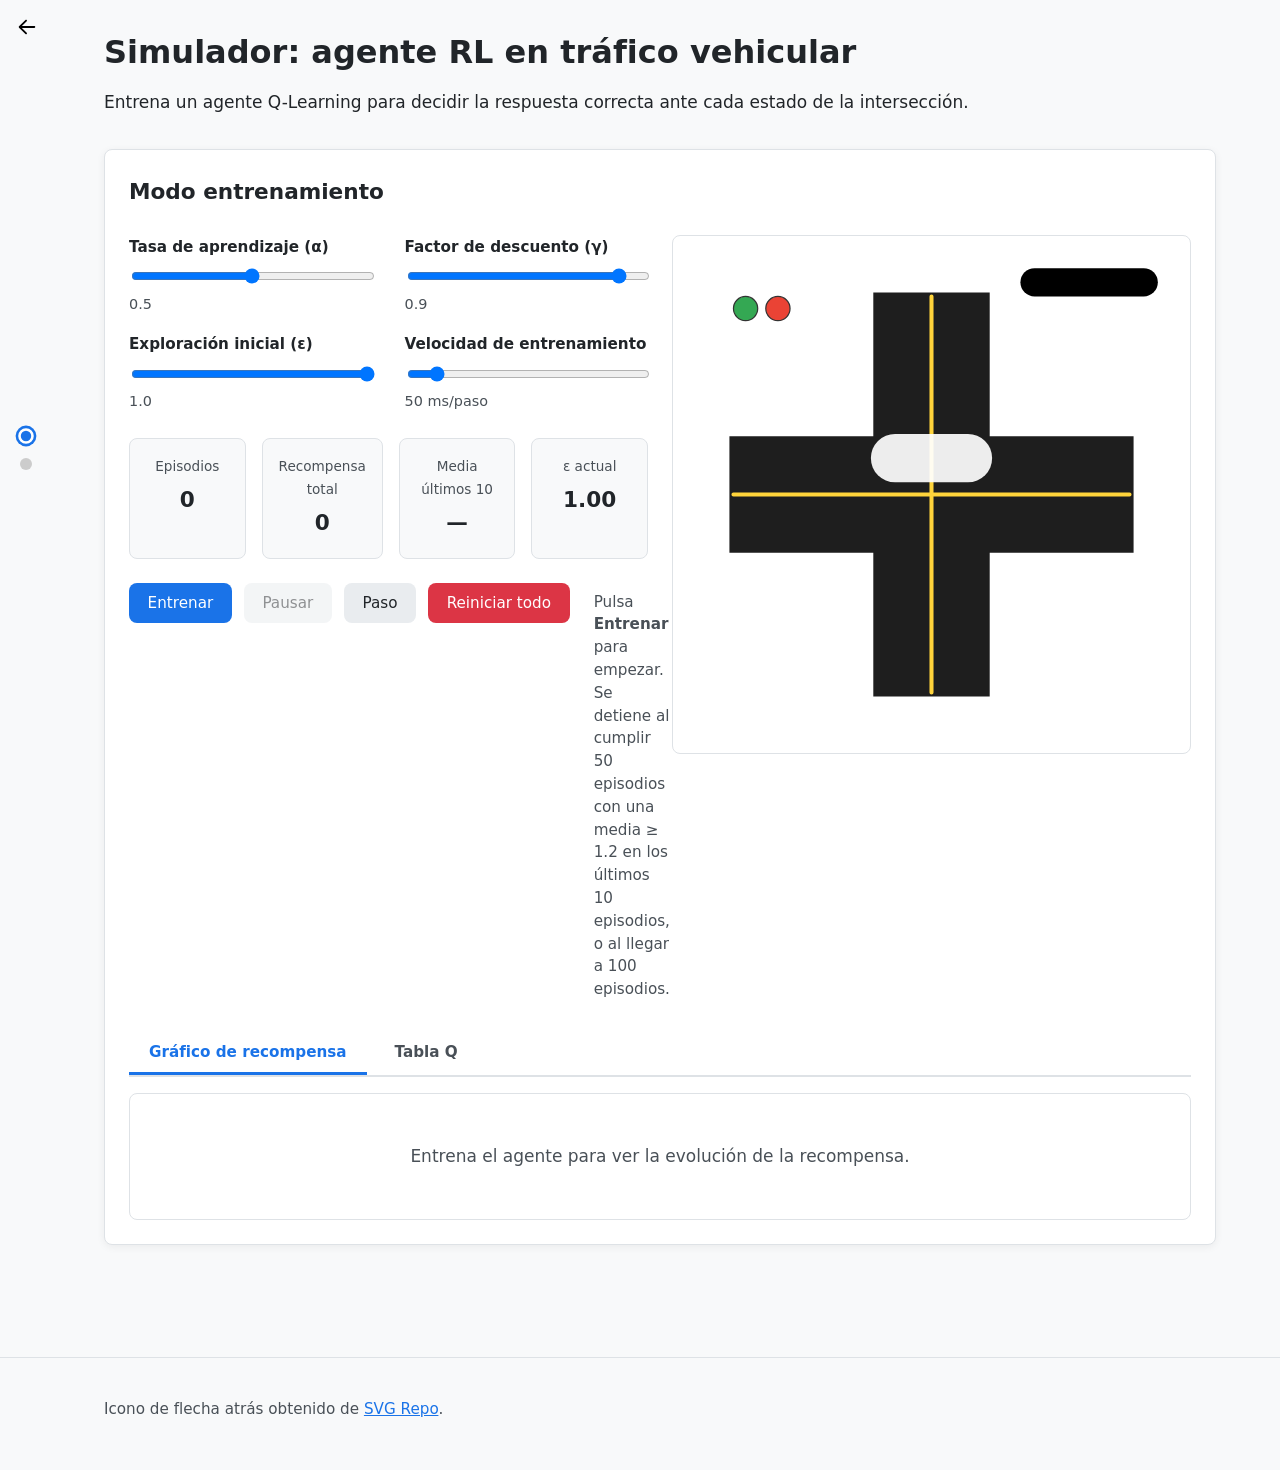
==== commit ac6877ac: "feat: implementar modo comparativo en el simulador" ====
--- a/simulador.html
+++ b/simulador.html
@@ -18,7 +18,7 @@
         <span class="nav-dot"></span>
         <span class="nav-label">Entrenar agente</span>
       </button>
-      <button type="button" class="nav-link nav-modo" data-modo="comparativo" disabled aria-label="Tú eres el agente">
+      <button type="button" class="nav-link nav-modo" data-modo="comparativo" aria-label="Tú eres el agente">
         <span class="nav-dot"></span>
         <span class="nav-label">Tú eres el agente</span>
       </button>
@@ -92,7 +92,7 @@
                   <button id="btn-reiniciar" type="button" class="btn-peligro">Reiniciar todo</button>
                 </div>
                 <div id="estado-entrenamiento" class="estado-entrenamiento">
-                  Pulsa <strong>Entrenar</strong> para empezar. Se detiene al cumplir 100 episodios con una media ≥ 1.2 en los últimos 10 episodios, o al llegar a 300 episodios.
+                  Pulsa <strong>Entrenar</strong> para empezar. Se detiene al cumplir 50 episodios con una media ≥ 1.2 en los últimos 10 episodios, o al llegar a 100 episodios.
                 </div>
               </div>
             </div>
@@ -127,6 +127,75 @@
             </div>
           </div>
         </div>
+
+        <div id="modo-comparativo" class="modo-panel" hidden>
+          <div class="panel-cabecera">
+            <h2>Modo comparativo: tú vs el agente</h2>
+          </div>
+
+          <div class="comparativo-grid">
+            <div class="comparativo-estado">
+              <h3>Estado actual de la intersección</h3>
+              <div id="comparativo-estado-texto" class="comparativo-estado-texto">
+                —
+              </div>
+              <div id="comparativo-interseccion" class="interseccion-contenedor" aria-live="polite">
+                <p class="interseccion-vacia">Entrena el agente antes de jugar.</p>
+              </div>
+            </div>
+
+            <div class="comparativo-marcador">
+              <h3>Marcador</h3>
+              <div class="marcador-filas">
+                <div class="marcador-item">
+                  <span class="marcador-label">Tú</span>
+                  <span id="marcador-usuario" class="marcador-valor">0</span>
+                </div>
+                <div class="marcador-item">
+                  <span class="marcador-label">Agente</span>
+                  <span id="marcador-agente" class="marcador-valor">0</span>
+                </div>
+                <div class="marcador-item">
+                  <span class="marcador-label">Ronda</span>
+                  <span id="marcador-ronda" class="marcador-valor">0/10</span>
+                </div>
+              </div>
+            </div>
+
+            <div class="comparativo-acciones">
+              <h3>Elige una acción</h3>
+              <p class="comparativo-ayuda">Selecciona la respuesta que consideres correcta para el estado mostrado.</p>
+              <div class="comparativo-botones">
+                <button type="button" class="btn-comparativo" data-accion="0">Normal</button>
+                <button type="button" class="btn-comparativo" data-accion="1">Alerta leve</button>
+                <button type="button" class="btn-comparativo" data-accion="2">Alerta crítica</button>
+                <button type="button" class="btn-comparativo" data-accion="3">Emergencia</button>
+              </div>
+              <div id="comparativo-resultado" class="comparativo-resultado" aria-live="polite"></div>
+              <div class="comparativo-control">
+                <button id="btn-nueva-ronda" type="button" class="btn-primario" hidden>Jugar de nuevo</button>
+              </div>
+            </div>
+
+            <div class="comparativo-historial">
+              <h3>Historial de rondas</h3>
+              <table id="comparativo-tabla" class="comparativo-tabla">
+                <thead>
+                  <tr>
+                    <th>Ronda</th>
+                    <th>Estado</th>
+                    <th>Tú</th>
+                    <th>Agente</th>
+                    <th>Recompensa tú</th>
+                    <th>Recompensa agente</th>
+                  </tr>
+                </thead>
+                <tbody></tbody>
+              </table>
+              <div id="comparativo-resumen" class="comparativo-resumen" hidden></div>
+            </div>
+          </div>
+        </div>
       </section>
     </main>
 
@@ -141,6 +210,7 @@
     <script src="js/qlearning.js"></script>
     <script src="js/vistas.js"></script>
     <script src="js/interseccion.js"></script>
+    <script src="js/comparativo.js"></script>
     <script src="js/sim.js"></script>
   </body>
 </html>
--- a/css/simulador.css
+++ b/css/simulador.css
@@ -1,7 +1,3 @@
-#navbar {
-  left: 1rem;
-}
-
 #volver-index {
   position: fixed;
   top: 1rem;
@@ -58,24 +54,22 @@
   background: none;
   border: none;
   padding: 0;
-}
-
-#navbar .nav-link.nav-modo[data-modo="entrenamiento"] .nav-dot {
+  cursor: pointer;
+  font-family: inherit;
+  font-size: inherit;
+}
+
+/* colores al estilo de index.html: solo activo/hover */
+#navbar .nav-link.nav-modo.active[data-modo="entrenamiento"] .nav-dot,
+#navbar .nav-link.nav-modo:hover[data-modo="entrenamiento"] .nav-dot {
   background-color: #1a73e8;
   box-shadow: 0 0 0 2px #1a73e8;
 }
 
-#navbar .nav-link.nav-modo[data-modo="comparativo"] .nav-dot {
+#navbar .nav-link.nav-modo.active[data-modo="comparativo"] .nav-dot,
+#navbar .nav-link.nav-modo:hover[data-modo="comparativo"] .nav-dot {
   background-color: #34a853;
-}
-
-#navbar .nav-link.nav-modo:disabled .nav-dot {
-  background-color: #cccccc;
-}
-
-#navbar .nav-link.nav-modo:disabled {
-  opacity: 0.6;
-  cursor: not-allowed;
+  box-shadow: 0 0 0 2px #34a853;
 }
 
 .bienvenida {
@@ -131,20 +125,6 @@
   grid-row: 2;
 }
 
-@media (max-width: 900px) {
-  .simulador-grid {
-    grid-template-columns: 1fr;
-    grid-template-rows: auto;
-  }
-
-  .panel-izquierdo,
-  .panel-derecho,
-  .panel-inferior {
-    grid-column: 1;
-    grid-row: auto;
-  }
-}
-
 .panel-controles {
   display: grid;
   grid-template-columns: repeat(2, 1fr);
@@ -333,7 +313,6 @@
   border: 1px solid var(--color-borde);
   border-radius: var(--radio-borde);
   background-color: #ffffff;
-  height: 100%;
   box-sizing: border-box;
 }
 
@@ -475,4 +454,256 @@
 @keyframes fadeIn {
   from { opacity: 0; }
   to { opacity: 1; }
+}
+
+.comparativo-grid {
+  display: grid;
+  grid-template-columns: 1fr 1fr;
+  grid-template-rows: auto auto auto;
+  gap: 1.5rem;
+}
+
+.comparativo-estado {
+  grid-column: 1;
+  grid-row: 1 / 3;
+}
+
+.comparativo-marcador {
+  grid-column: 2;
+  grid-row: 1;
+}
+
+.comparativo-acciones {
+  grid-column: 2;
+  grid-row: 2;
+}
+
+.comparativo-historial {
+  grid-column: 1 / -1;
+  grid-row: 3;
+}
+
+.comparativo-estado,
+.comparativo-acciones,
+.comparativo-marcador,
+.comparativo-historial {
+  padding: 1.25rem;
+  background-color: #ffffff;
+  border: 1px solid var(--color-borde);
+  border-radius: var(--radio-borde);
+}
+
+.comparativo-estado h3,
+.comparativo-acciones h3,
+.comparativo-marcador h3,
+.comparativo-historial h3 {
+  margin-top: 0;
+  margin-bottom: 0.75rem;
+  font-size: 1.1rem;
+}
+
+.comparativo-estado-texto {
+  margin-bottom: 1rem;
+  padding: 0.75rem;
+  background-color: #f8f9fa;
+  border-radius: var(--radio-borde);
+  font-weight: 600;
+  color: var(--color-texto);
+}
+
+.comparativo-ayuda {
+  color: var(--color-texto-secundario);
+  font-size: 0.9rem;
+  margin-bottom: 1rem;
+}
+
+.comparativo-botones {
+  display: grid;
+  grid-template-columns: 1fr 1fr;
+  gap: 0.75rem;
+  margin-bottom: 1rem;
+}
+
+.btn-comparativo {
+  padding: 0.75rem 1rem;
+  font-family: inherit;
+  font-size: 0.95rem;
+  font-weight: 600;
+  color: #ffffff;
+  background-color: var(--color-acento);
+  border: none;
+  border-radius: var(--radio-borde);
+  cursor: pointer;
+  transition: opacity 0.2s ease, transform 0.2s ease;
+}
+
+.btn-comparativo:hover:not(:disabled),
+.btn-comparativo:focus-visible {
+  opacity: 0.9;
+  transform: translateY(-1px);
+}
+
+.btn-comparativo:disabled {
+  opacity: 0.5;
+  cursor: not-allowed;
+}
+
+.btn-comparativo[data-accion="0"] { background-color: #34a853; }
+.btn-comparativo[data-accion="1"] { background-color: #fbbc04; color: #333; }
+.btn-comparativo[data-accion="2"] { background-color: #f57c00; }
+.btn-comparativo[data-accion="3"] { background-color: #ea4335; }
+
+.comparativo-resultado {
+  padding: 0.75rem;
+  background-color: #f8f9fa;
+  border-radius: var(--radio-borde);
+  line-height: 1.5;
+}
+
+.comparativo-resultado p {
+  margin: 0.25rem 0;
+}
+
+.comparativo-ganador {
+  margin-top: 0.5rem;
+  font-weight: 700;
+  color: var(--color-acento);
+}
+
+.comparativo-puntos.positivo,
+.comparativo-tabla .positivo {
+  color: #34a853;
+  font-weight: 700;
+}
+
+.comparativo-puntos.negativo,
+.comparativo-tabla .negativo {
+  color: #ea4335;
+  font-weight: 700;
+}
+
+.marcador-filas {
+  display: flex;
+  gap: 1rem;
+  margin-bottom: 1rem;
+}
+
+.marcador-item {
+  flex: 1;
+  padding: 0.75rem;
+  text-align: center;
+  background-color: #f8f9fa;
+  border-radius: var(--radio-borde);
+}
+
+.marcador-label {
+  display: block;
+  font-size: 0.85rem;
+  color: var(--color-texto-secundario);
+}
+
+.marcador-valor {
+  display: block;
+  font-size: 1.5rem;
+  font-weight: 700;
+  color: var(--color-texto);
+}
+
+.comparativo-control {
+  display: flex;
+  gap: 0.75rem;
+}
+
+#btn-nueva-ronda {
+  margin-top: 1rem;
+}
+
+.comparativo-historial {
+  grid-column: 1 / -1;
+  overflow-x: auto;
+}
+
+.comparativo-tabla {
+  width: 100%;
+  border-collapse: collapse;
+  font-size: 0.9rem;
+}
+
+.comparativo-tabla th,
+.comparativo-tabla td {
+  padding: 0.6rem 0.75rem;
+  text-align: left;
+  border-bottom: 1px solid var(--color-borde);
+}
+
+.comparativo-tabla th {
+  font-weight: 700;
+  background-color: #f1f3f4;
+}
+
+.comparativo-resumen {
+  margin-top: 1rem;
+  padding: 1rem;
+  text-align: center;
+  font-size: 1.1rem;
+  font-weight: 700;
+  color: var(--color-texto);
+  background-color: #e8f0fe;
+  border-radius: var(--radio-borde);
+}
+
+.comparativo-explicacion {
+  margin-top: 0.75rem;
+  padding: 0.75rem;
+  font-size: 0.95rem;
+  color: var(--color-texto);
+  background-color: #e8f0fe;
+  border-radius: var(--radio-borde);
+  line-height: 1.5;
+}
+
+.comparativo-qvalues-titulo {
+  margin: 0.75rem 0 0.35rem;
+  font-size: 0.95rem;
+}
+
+.comparativo-qvalues {
+  margin: 0;
+  padding: 0;
+  list-style: none;
+}
+
+.comparativo-qvalues li {
+  display: flex;
+  align-items: center;
+  gap: 0.75rem;
+  padding: 0.4rem 0.6rem;
+  margin-bottom: 0.35rem;
+  background-color: #f8f9fa;
+  border-radius: var(--radio-borde);
+  font-size: 0.9rem;
+}
+
+.comparativo-qvalues li.mejor-q {
+  background-color: #e8f0fe;
+  font-weight: 600;
+}
+
+.comparativo-qvalues .q-nombre {
+  flex: 1;
+}
+
+.comparativo-qvalues .q-valor {
+  font-family: monospace;
+  font-size: 0.95rem;
+}
+
+.comparativo-qvalues .q-etiqueta {
+  margin-left: auto;
+  font-size: 0.8rem;
+  color: var(--color-texto-secundario);
+}
+
+.comparativo-control button[hidden] {
+  display: none;
 }
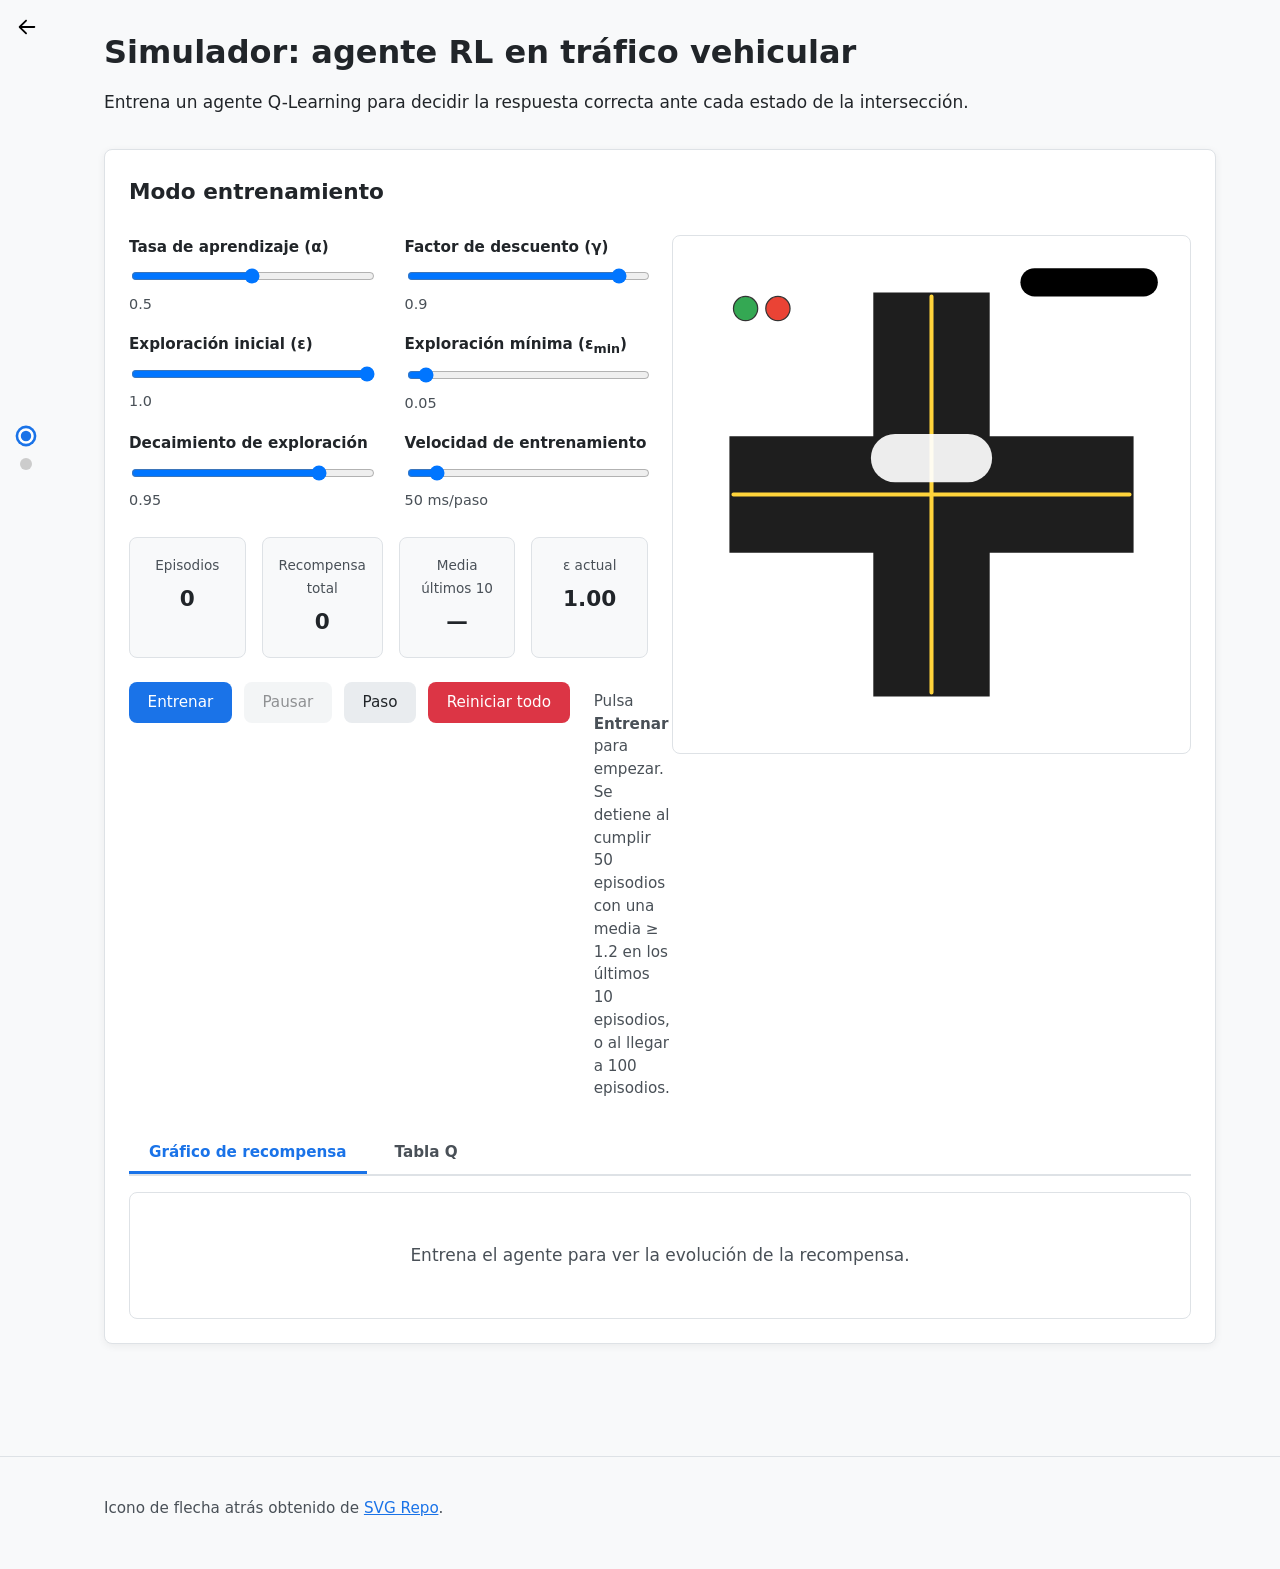
==== commit c1401c59: "feat: mejorar accesibilidad y responsive design en la aplicacion" ====
--- a/simulador.html
+++ b/simulador.html
@@ -31,11 +31,7 @@
           Entrena un agente Q-Learning para decidir la respuesta correcta ante cada estado de la intersección.
         </p>
 
-        <div id="bienvenida" class="bienvenida">
-          <p>Selecciona un modo en el menú lateral para comenzar.</p>
-        </div>
-
-        <div id="modo-entrenamiento" class="modo-panel" hidden>
+        <div id="modo-entrenamiento" class="modo-panel">
           <div class="panel-cabecera">
             <h2>Modo entrenamiento</h2>
           </div>
@@ -57,6 +53,16 @@
                   <label for="epsilon">Exploración inicial (ε)</label>
                   <input type="range" id="epsilon" min="0" max="1" step="0.01" value="1">
                   <span id="epsilon-valor">1.0</span>
+                </div>
+                <div class="control">
+                  <label for="epsilon-min">Exploración mínima (ε<sub>min</sub>)</label>
+                  <input type="range" id="epsilon-min" min="0" max="1" step="0.01" value="0.05">
+                  <span id="epsilon-min-valor">0.05</span>
+                </div>
+                <div class="control">
+                  <label for="epsilon-decay">Decaimiento de exploración</label>
+                  <input type="range" id="epsilon-decay" min="0.80" max="0.99" step="0.001" value="0.95">
+                  <span id="epsilon-decay-valor">0.95</span>
                 </div>
                 <div class="control">
                   <label for="velocidad">Velocidad de entrenamiento</label>
@@ -139,7 +145,7 @@
               <div id="comparativo-estado-texto" class="comparativo-estado-texto">
                 —
               </div>
-              <div id="comparativo-interseccion" class="interseccion-contenedor" aria-live="polite">
+              <div id="comparativo-interseccion" class="interseccion-contenedor" aria-live="polite" aria-label="Miniatura esquemática de la intersección para el modo comparativo">
                 <p class="interseccion-vacia">Entrena el agente antes de jugar.</p>
               </div>
             </div>
--- a/css/styles.css
+++ b/css/styles.css
@@ -273,4 +273,98 @@
   margin-top: 0.75rem;
   font-size: 0.95rem;
   color: var(--color-texto-secundario);
+}
+
+/* Focus visible global */
+*:focus-visible {
+  outline: 3px solid var(--color-acento);
+  outline-offset: 2px;
+  border-radius: 2px;
+}
+
+a:focus-visible,
+button:focus-visible,
+input:focus-visible,
+[tabindex]:focus-visible {
+  outline: 3px solid var(--color-acento);
+  outline-offset: 2px;
+}
+
+/* Responsive */
+@media (max-width: 1024px) {
+  main,
+  footer {
+    padding: 1.75rem 2.5rem 1.75rem 4.5rem;
+  }
+
+  #conceptos .cards {
+    grid-template-columns: repeat(2, 1fr);
+  }
+}
+
+@media (max-width: 768px) {
+  body {
+    font-size: 1rem;
+  }
+
+  #navbar {
+    top: auto;
+    bottom: 1rem;
+    left: 50%;
+    transform: translateX(-50%);
+    flex-direction: row;
+    gap: 0.75rem;
+    padding: 0.5rem 0.75rem;
+    background-color: rgba(255, 255, 255, 0.92);
+    border-radius: 999px;
+    box-shadow: 0 2px 10px rgba(0, 0, 0, 0.12);
+    backdrop-filter: blur(4px);
+  }
+
+  #navbar .nav-label {
+    display: none;
+  }
+
+  main,
+  footer {
+    padding: 1.25rem 1.25rem 5rem;
+  }
+
+  section h1 {
+    font-size: 1.65rem;
+  }
+
+  section h2 {
+    font-size: 1.2rem;
+  }
+
+  #conceptos .cards {
+    grid-template-columns: 1fr;
+  }
+
+  .diagrama-ciclo img,
+  .diagrama-ciclo svg {
+    max-height: 45vh;
+  }
+}
+
+@media (max-width: 480px) {
+  main,
+  footer {
+    padding: 1rem 1rem 5rem;
+  }
+
+  section h1 {
+    font-size: 1.45rem;
+  }
+
+  #navbar {
+    gap: 0.5rem;
+    padding: 0.4rem 0.6rem;
+  }
+
+  #navbar .nav-dot {
+    width: 10px;
+    height: 10px;
+  }
 }
--- a/css/simulador.css
+++ b/css/simulador.css
@@ -72,17 +72,6 @@
   box-shadow: 0 0 0 2px #34a853;
 }
 
-.bienvenida {
-  margin: 2rem 0;
-  padding: 1.5rem;
-  text-align: center;
-  color: var(--color-texto-secundario);
-  background-color: var(--color-tarjeta);
-  border: 1px solid var(--color-borde);
-  border-radius: var(--radio-borde);
-  box-shadow: var(--sombra-suave);
-}
-
 .modo-panel {
   margin: 2rem 0;
   padding: 1.5rem;
@@ -706,4 +695,156 @@
 
 .comparativo-control button[hidden] {
   display: none;
+}
+
+/* Responsive del simulador */
+@media (max-width: 1024px) {
+  main,
+  footer {
+    padding-left: 1.25rem;
+    padding-right: 1.25rem;
+  }
+
+  .simulador-grid {
+    grid-template-columns: 1fr;
+  }
+
+  .panel-izquierdo,
+  .panel-derecho,
+  .panel-inferior {
+    grid-column: 1;
+    grid-row: auto;
+  }
+
+  .panel-derecho {
+    order: -1;
+  }
+
+  .panel-controles {
+    grid-template-columns: repeat(2, 1fr);
+  }
+
+  .comparativo-grid {
+    grid-template-columns: 1fr;
+  }
+
+  .comparativo-estado,
+  .comparativo-marcador,
+  .comparativo-acciones,
+  .comparativo-historial {
+    grid-column: 1;
+    grid-row: auto;
+  }
+}
+
+@media (max-width: 768px) {
+  main,
+  footer {
+    padding: 1.25rem 1rem 5.5rem;
+  }
+
+  #volver-index {
+    top: 0.75rem;
+    left: 0.75rem;
+  }
+
+  #navbar {
+    top: auto;
+    bottom: 0.75rem;
+    left: 50%;
+    transform: translateX(-50%);
+    flex-direction: row;
+    gap: 0.75rem;
+    padding: 0.5rem 0.75rem;
+    background-color: rgba(255, 255, 255, 0.92);
+    border-radius: 999px;
+    box-shadow: 0 2px 10px rgba(0, 0, 0, 0.12);
+    backdrop-filter: blur(4px);
+  }
+
+  #navbar .nav-label {
+    display: none;
+  }
+
+  .panel-cabecera h2 {
+    font-size: 1.25rem;
+  }
+
+  .panel-controles {
+    grid-template-columns: 1fr;
+    gap: 1rem;
+  }
+
+  .panel-metricas {
+    grid-template-columns: repeat(2, 1fr);
+  }
+
+  .panel-acciones {
+    flex-direction: column;
+    gap: 1rem;
+  }
+
+  .panel-botones {
+    width: 100%;
+    justify-content: stretch;
+  }
+
+  .panel-botones button {
+    flex: 1 1 calc(50% - 0.375rem);
+    min-width: 120px;
+  }
+
+  .grafico-contenedor canvas {
+    height: 320px;
+  }
+
+  .q-table {
+    font-size: 0.75rem;
+  }
+
+  .q-table thead th,
+  .q-table tbody td {
+    padding: 0.45rem 0.35rem;
+  }
+
+  .comparativo-botones {
+    grid-template-columns: 1fr;
+  }
+
+  .comparativo-tabla {
+    font-size: 0.8rem;
+  }
+
+  .comparativo-tabla th,
+  .comparativo-tabla td {
+    padding: 0.5rem;
+  }
+}
+
+@media (max-width: 480px) {
+  main,
+  footer {
+    padding: 1rem 0.875rem 5.5rem;
+  }
+
+  .panel-metricas {
+    grid-template-columns: 1fr;
+  }
+
+  .metrica-valor {
+    font-size: 1.15rem;
+  }
+
+  .panel-botones button {
+    flex: 1 1 100%;
+  }
+
+  .tabs {
+    flex-wrap: wrap;
+  }
+
+  .tab-btn {
+    flex: 1 1 calc(50% - 0.25rem);
+    padding: 0.55rem 0.75rem;
+  }
 }
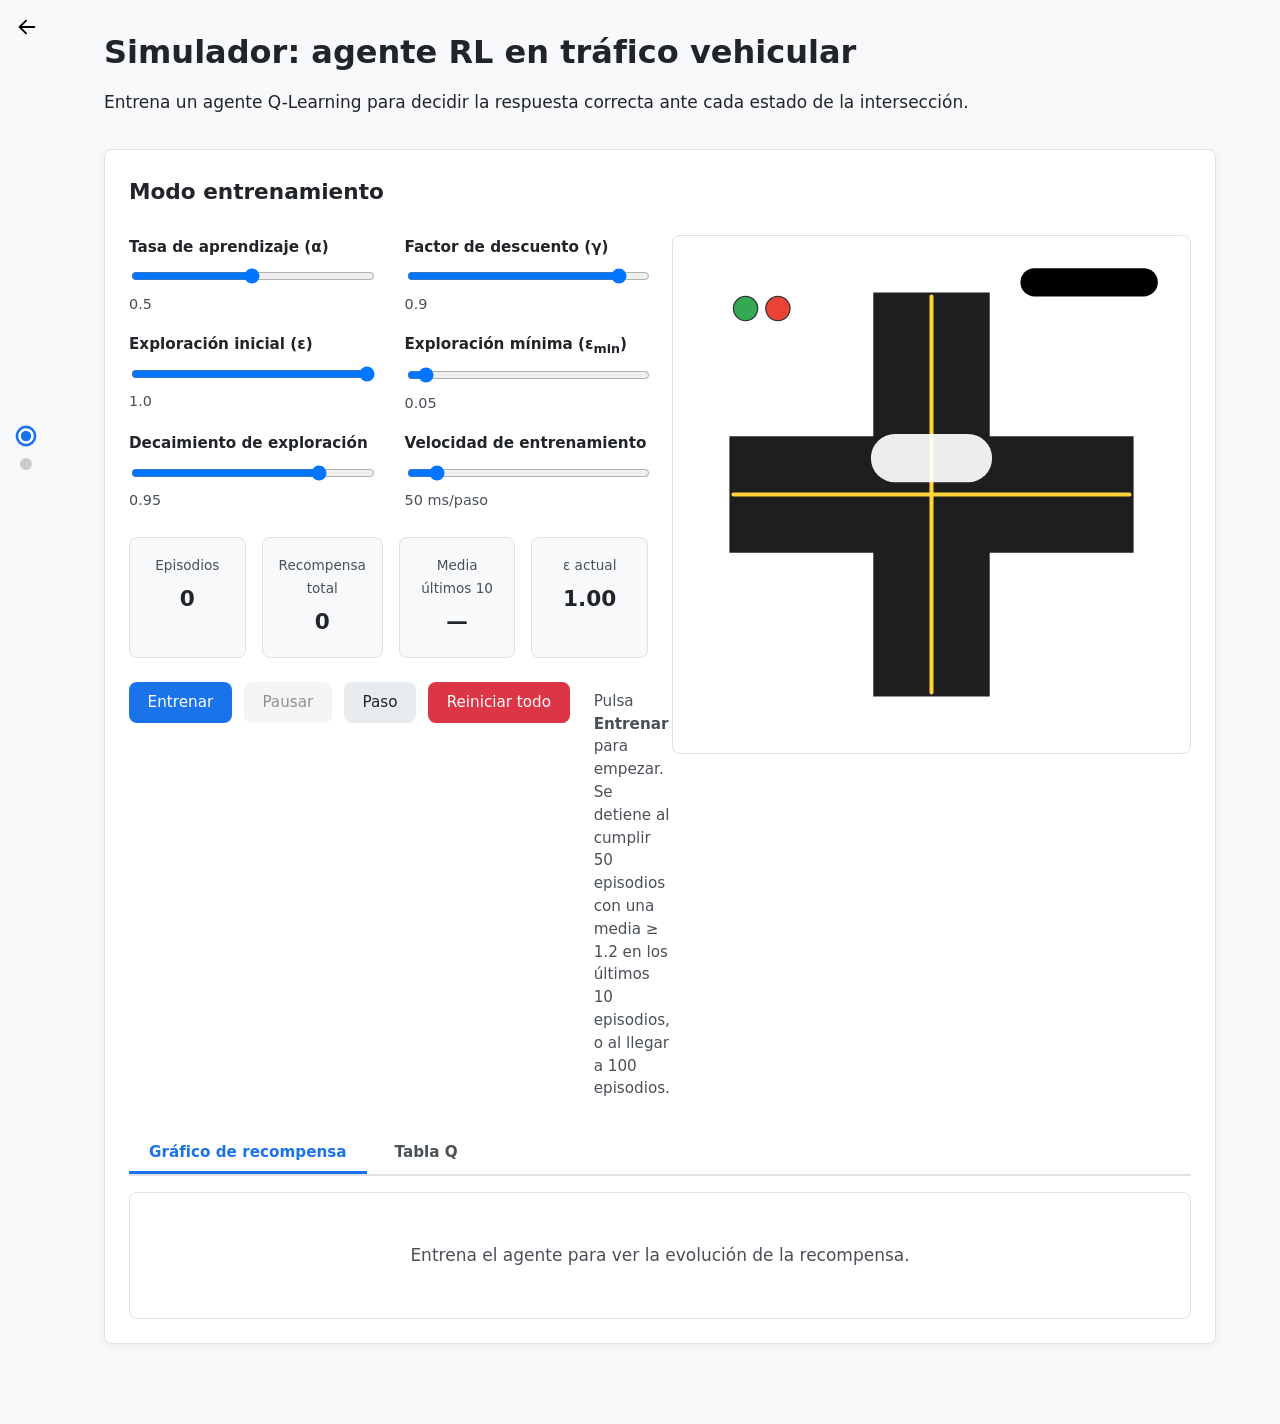
==== commit 5fecb7d5: "fix: pequeños arreglos visuales" ====
--- a/simulador.html
+++ b/simulador.html
@@ -205,13 +205,6 @@
       </section>
     </main>
 
-    <footer>
-      <p>
-        Icono de flecha atrás obtenido de
-        <a href="https://www.svgrepo.com" target="_blank" rel="noopener noreferrer">SVG Repo</a>.
-      </p>
-    </footer>
-
     <script src="js/entorno.js"></script>
     <script src="js/qlearning.js"></script>
     <script src="js/vistas.js"></script>
--- a/css/styles.css
+++ b/css/styles.css
@@ -126,6 +126,15 @@
   background-color: #e37400;
 }
 
+#navbar .nav-link.active[href="#referencias"] .nav-dot {
+  background-color: #5f6368;
+  box-shadow: 0 0 0 2px #5f6368;
+}
+
+#navbar .nav-link:hover[href="#referencias"] .nav-dot {
+  background-color: #5f6368;
+}
+
 /* Base y tipografía */
 :root {
   --color-fondo: #f8f9fa;
@@ -145,6 +154,13 @@
 
 html {
   scroll-behavior: smooth;
+  overflow-x: hidden;
+}
+
+img,
+svg,
+video {
+  max-width: 100%;
 }
 
 body {
@@ -156,11 +172,24 @@
   background-color: var(--color-fondo);
 }
 
+body.pagina-slides {
+  height: 100vh;
+  overflow: hidden;
+}
+
 /* Layout general */
 main,
 footer {
   width: 100%;
   padding: 2rem 4rem 2rem 5rem;
+}
+
+/* En index.html main funciona como escenario de diapositivas */
+body.pagina-slides main {
+  position: relative;
+  width: 100%;
+  height: 100vh;
+  padding: 0;
 }
 
 footer {
@@ -176,6 +205,84 @@
   margin-bottom: 3rem;
 }
 
+/* Secciones == diapositivas (solo en index.html) */
+body.pagina-slides main section {
+  position: absolute;
+  inset: 0;
+  width: 100%;
+  height: 100vh;
+  padding: 2rem 4rem 6.5rem 5rem;
+  overflow-y: auto;
+  margin-bottom: 0;
+  opacity: 0;
+  visibility: hidden;
+  pointer-events: none;
+  transform: translateX(24px);
+  transition: opacity 0.35s ease, transform 0.35s ease, visibility 0.35s ease;
+}
+
+body.pagina-slides main section.slide-activa {
+  opacity: 1;
+  visibility: visible;
+  pointer-events: auto;
+  transform: translateX(0);
+}
+
+body.pagina-slides main section#referencias {
+  padding-bottom: 6.5rem;
+}
+
+/* Controles de diapositiva (Anterior / Siguiente) */
+.slide-controls {
+  position: fixed;
+  left: 50%;
+  bottom: 1.5rem;
+  transform: translateX(-50%);
+  z-index: 1000;
+  display: flex;
+  align-items: center;
+  gap: 0.75rem;
+  background-color: rgba(255, 255, 255, 0.95);
+  border: 1px solid var(--color-borde);
+  border-radius: 999px;
+  padding: 0.4rem 0.6rem;
+  box-shadow: var(--sombra-suave);
+}
+
+.btn-slide {
+  width: 2.1rem;
+  height: 2.1rem;
+  border-radius: 50%;
+  border: none;
+  background-color: var(--color-fondo);
+  color: var(--color-texto);
+  font-size: 1.3rem;
+  line-height: 1;
+  cursor: pointer;
+  display: flex;
+  align-items: center;
+  justify-content: center;
+  transition: background-color 0.2s ease;
+}
+
+.btn-slide:hover:not(:disabled) {
+  background-color: var(--color-acento);
+  color: #ffffff;
+}
+
+.btn-slide:disabled {
+  opacity: 0.35;
+  cursor: not-allowed;
+}
+
+.slide-contador {
+  font-size: 0.85rem;
+  font-weight: 600;
+  color: var(--color-texto-secundario);
+  min-width: 3.4rem;
+  text-align: center;
+}
+
 section h1 {
   font-size: 2rem;
   font-weight: 700;
@@ -215,19 +322,409 @@
   color: #1557b0;
 }
 
-/* Footer */
-footer h2 {
+/* Llamado a la acción: acceder al simulador desde Caso práctico */
+.cta-simulador {
+  margin: 2rem 0 1rem;
+  padding-top: 1.5rem;
+  border-top: 1px solid var(--color-borde);
+}
+
+.cta-simulador h2 {
+  margin: 0 0 0.75rem;
+}
+
+.cta-simulador-texto {
+  margin: 0 0 1.25rem;
+}
+
+.boton-simulador {
+  display: block;
+  width: fit-content;
+  margin: 0 auto;
+  padding: 0.75rem 1.75rem;
+  background-color: var(--color-acento);
+  color: #ffffff;
+  font-weight: 600;
+  border-radius: 999px;
+  text-decoration: none;
+  transition: background-color 0.2s ease, transform 0.2s ease;
+}
+
+.boton-simulador:hover,
+.boton-simulador:focus {
+  background-color: #1557b0;
+  color: #ffffff;
+  transform: translateY(-1px);
+}
+
+/* ---------------------------------------------------
+   Widgets interactivos de apoyo educativo
+--------------------------------------------------- */
+.mini-demo {
+  margin: 1.5rem 0;
+  padding: 1.1rem 1.35rem 1.35rem;
+  background-color: transparent;
+  border: 1px solid var(--color-borde);
+  border-radius: 3px;
+}
+
+.mini-demo-titulo {
+  margin: 0 0 1rem;
+  padding-bottom: 0.6rem;
+  border-bottom: 1px solid var(--color-borde);
+  font-family: var(--fuente);
+  font-weight: 700;
+  font-size: 0.75rem;
+  letter-spacing: 0.08em;
+  text-transform: uppercase;
+  color: var(--color-texto-secundario);
+}
+
+/* Demo exploración / explotación */
+.mini-demo-label {
+  display: block;
+  margin-bottom: 0.5rem;
+  font-size: 0.95rem;
+}
+
+#slider-epsilon {
+  width: 100%;
+  margin-bottom: 1rem;
+  accent-color: var(--color-acento);
+}
+
+.demo-barra {
+  display: flex;
+  width: 100%;
+  height: 2.25rem;
+  border-radius: 999px;
+  overflow: hidden;
+  margin-bottom: 1rem;
+  border: 1px solid var(--color-borde);
+}
+
+.barra-explorar,
+.barra-explotar {
+  display: flex;
+  align-items: center;
+  justify-content: center;
+  font-size: 0.8rem;
+  font-weight: 600;
+  color: #ffffff;
+  white-space: nowrap;
+  overflow: hidden;
+  transition: width 0.2s ease;
+}
+
+.barra-explorar {
+  background-color: #f9ab00;
+}
+
+.barra-explotar {
+  background-color: #1a73e8;
+}
+
+.boton-demo {
+  padding: 0.55rem 1.1rem;
+  border: none;
+  border-radius: 999px;
+  background-color: var(--color-texto);
+  color: #ffffff;
+  font-weight: 600;
+  font-size: 0.9rem;
+  cursor: pointer;
+  transition: background-color 0.2s ease;
+}
+
+.boton-demo:hover {
+  background-color: #000000;
+}
+
+.demo-resultado {
+  margin: 0.85rem 0 0;
+  font-size: 0.95rem;
+  min-height: 1.4em;
+}
+
+.demo-resultado-explorar {
+  color: #b06d00;
+  font-weight: 600;
+}
+
+.demo-resultado-explotar {
+  color: #1557b0;
+  font-weight: 600;
+}
+
+/* Calculadora de Bellman */
+.demo-bellman-inputs {
+  display: grid;
+  grid-template-columns: repeat(auto-fit, minmax(150px, 1fr));
+  gap: 0.85rem;
+  margin-bottom: 1.1rem;
+}
+
+.demo-bellman-inputs label {
+  display: flex;
+  flex-direction: column;
+  gap: 0.3rem;
+  font-size: 0.85rem;
+  font-weight: 600;
+  color: var(--color-texto-secundario);
+}
+
+.demo-bellman-inputs input {
+  padding: 0.45rem 0.6rem;
+  font-size: 0.95rem;
+  border: 1px solid var(--color-borde);
+  border-radius: 6px;
+  font-family: var(--fuente);
+}
+
+.demo-bellman-inputs input:focus-visible {
+  outline: 2px solid var(--color-acento);
+  outline-offset: 1px;
+}
+
+.demo-bellman-resultado {
+  padding: 1rem;
+  background-color: var(--color-fondo);
+  border-radius: 6px;
+}
+
+.demo-formula {
+  margin: 0 0 0.5rem;
+  font-family: 'Courier New', monospace;
+  font-size: 0.95rem;
+  word-break: break-word;
+}
+
+.demo-resultado-q {
+  margin: 0;
+  font-size: 1.15rem;
+  font-weight: 700;
+  color: var(--color-acento);
+}
+
+/* Mini-quiz de comprensión */
+.quiz-comprension {
+  margin: 2rem 0 1.5rem;
+}
+
+.quiz-pregunta {
+  margin-bottom: 1.5rem;
+  padding: 1.1rem 1.4rem;
+  background-color: var(--color-tarjeta);
+  border: 1px solid var(--color-borde);
+  border-radius: var(--radio-borde);
+  box-shadow: var(--sombra-suave);
+}
+
+.quiz-enunciado {
+  margin: 0 0 0.9rem;
+  font-size: 0.98rem;
+}
+
+.quiz-opciones {
+  display: flex;
+  flex-wrap: wrap;
+  gap: 0.6rem;
+}
+
+.quiz-opcion {
+  padding: 0.5rem 1.1rem;
+  border: 2px solid var(--color-borde);
+  border-radius: 999px;
+  background-color: #ffffff;
+  font-weight: 600;
+  font-size: 0.95rem;
+  cursor: pointer;
+  transition: border-color 0.2s ease, background-color 0.2s ease, color 0.2s ease;
+}
+
+.quiz-opcion:hover:not(:disabled) {
+  border-color: var(--color-acento);
+}
+
+.quiz-opcion:disabled {
+  cursor: not-allowed;
+}
+
+.quiz-opcion-correcta {
+  background-color: #e6f4ea;
+  border-color: #34a853;
+  color: #1e7e34;
+}
+
+.quiz-opcion-incorrecta {
+  background-color: #fce8e6;
+  border-color: #ea4335;
+  color: #c5221f;
+}
+
+.quiz-feedback {
+  margin: 0.75rem 0 0;
+  font-size: 0.92rem;
+  min-height: 1.3em;
+}
+
+.quiz-feedback-correcta {
+  color: #1e7e34;
+  font-weight: 600;
+}
+
+.quiz-feedback-incorrecta {
+  color: #c5221f;
+  font-weight: 600;
+}
+
+@media (max-width: 480px) {
+  .demo-bellman-inputs {
+    grid-template-columns: 1fr;
+  }
+}
+
+/* ---------------------------------------------------
+   Botón flotante "?" y overlay del quiz por sección
+--------------------------------------------------- */
+.btn-quiz-toggle {
+  position: fixed;
+  right: 1.5rem;
+  bottom: 1.5rem;
+  width: 3.25rem;
+  height: 3.25rem;
+  padding: 0;
+  border: none;
+  border-radius: 50%;
+  background: none;
+  color: var(--color-acento);
+  cursor: pointer;
+  box-shadow: 0 3px 10px rgba(0, 0, 0, 0.18);
+  transition: transform 0.2s ease, color 0.2s ease;
+  z-index: 1000;
+}
+
+.btn-quiz-toggle[hidden] {
+  display: none;
+}
+
+.btn-quiz-toggle:hover,
+.btn-quiz-toggle:focus-visible {
+  color: #1557b0;
+  transform: scale(1.08);
+}
+
+.btn-quiz-toggle .icono-pregunta {
+  width: 100%;
+  height: 100%;
+  display: block;
+}
+
+.quiz-overlay {
+  position: fixed;
+  inset: 0;
+  z-index: 1200;
+  display: none;
+  align-items: center;
+  justify-content: center;
+  padding: 2rem;
+}
+
+.quiz-overlay.activo {
+  display: flex;
+}
+
+.quiz-overlay-fondo {
+  position: absolute;
+  inset: 0;
+  background-color: rgba(33, 37, 41, 0.35);
+  backdrop-filter: blur(6px);
+  -webkit-backdrop-filter: blur(6px);
+}
+
+.quiz-overlay-panel {
+  position: relative;
+  z-index: 1;
+  width: 100%;
+  max-width: 640px;
+  max-height: 82vh;
+  overflow-y: auto;
+  background-color: var(--color-tarjeta);
+  border-radius: 12px;
+  padding: 2rem;
+  box-shadow: 0 16px 48px rgba(0, 0, 0, 0.28);
+  animation: quiz-aparecer 0.2s ease;
+}
+
+@keyframes quiz-aparecer {
+  from {
+    opacity: 0;
+    transform: translateY(8px) scale(0.98);
+  }
+  to {
+    opacity: 1;
+    transform: translateY(0) scale(1);
+  }
+}
+
+.quiz-overlay-panel .quiz-comprension {
+  margin: 0;
+}
+
+.quiz-overlay-panel .quiz-pregunta:last-child {
+  margin-bottom: 0;
+}
+
+.quiz-cerrar {
+  position: absolute;
+  top: 0.85rem;
+  right: 0.85rem;
+  width: 2.1rem;
+  height: 2.1rem;
+  border: none;
+  border-radius: 50%;
+  background-color: var(--color-fondo);
+  color: var(--color-texto-secundario);
+  font-size: 1.1rem;
+  line-height: 1;
+  cursor: pointer;
+  transition: background-color 0.2s ease, color 0.2s ease;
+}
+
+.quiz-cerrar:hover,
+.quiz-cerrar:focus-visible {
+  background-color: var(--color-borde);
+  color: var(--color-texto);
+}
+
+@media (max-width: 768px) {
+  .btn-quiz-toggle {
+    position: absolute;
+    right: 1rem;
+    bottom: calc(1rem + env(safe-area-inset-bottom, 0px));
+    width: 2.85rem;
+    height: 2.85rem;
+  }
+
+  .quiz-overlay-panel {
+    padding: 1.5rem;
+    max-height: 88vh;
+  }
+}
+
+/* Diapositiva de referencias */
+#referencias h2 {
   font-size: 1.25rem;
-  margin: 0 0 0.75rem;
-}
-
-footer ul {
+  margin: 2rem 0 0.75rem;
+}
+
+#referencias ul {
   list-style: none;
   padding: 0;
   margin: 0 0 1rem;
 }
 
-footer li {
+#referencias li {
   margin-bottom: 0.5rem;
 }
 
@@ -275,6 +772,19 @@
   color: var(--color-texto-secundario);
 }
 
+/* Citas bibliográficas en línea (APA) */
+.cita {
+  color: var(--color-acento);
+  text-decoration: none;
+  font-weight: 600;
+  white-space: nowrap;
+}
+
+.cita:hover,
+.cita:focus {
+  text-decoration: underline;
+}
+
 /* Focus visible global */
 *:focus-visible {
   outline: 3px solid var(--color-acento);
@@ -292,9 +802,8 @@
 
 /* Responsive */
 @media (max-width: 1024px) {
-  main,
-  footer {
-    padding: 1.75rem 2.5rem 1.75rem 4.5rem;
+  body.pagina-slides main section {
+    padding: 1.75rem 2.5rem 6.5rem 4.5rem;
   }
 
   #conceptos .cards {
@@ -308,8 +817,9 @@
   }
 
   #navbar {
+    position: absolute;
     top: auto;
-    bottom: 1rem;
+    bottom: calc(1rem + env(safe-area-inset-bottom, 0px));
     left: 50%;
     transform: translateX(-50%);
     flex-direction: row;
@@ -319,6 +829,7 @@
     border-radius: 999px;
     box-shadow: 0 2px 10px rgba(0, 0, 0, 0.12);
     backdrop-filter: blur(4px);
+    max-width: calc(100vw - 2rem);
   }
 
   #navbar .nav-label {
@@ -327,7 +838,13 @@
 
   main,
   footer {
-    padding: 1.25rem 1.25rem 5rem;
+    padding: 1.25rem 1.25rem 1.75rem;
+  }
+
+  body.pagina-slides main section {
+    padding: 1.25rem 1.25rem 8.5rem;
+    overflow-x: hidden;
+    max-width: 100vw;
   }
 
   section h1 {
@@ -345,13 +862,32 @@
   .diagrama-ciclo img,
   .diagrama-ciclo svg {
     max-height: 45vh;
+    width: 100%;
+    height: auto;
+    max-width: 100%;
+    object-fit: contain;
+  }
+  .diagrama-ciclo {
+    max-width: 100%;
+    overflow: hidden;
+  }
+
+  /* En celular la navegación ya la resuelven la navbar de puntos y el
+     swipe, así que ocultamos los botones ‹ › para no duplicar
+     controles ni tapar contenido. */
+  .slide-controls {
+    display: none;
   }
 }
 
 @media (max-width: 480px) {
   main,
   footer {
-    padding: 1rem 1rem 5rem;
+    padding: 1rem 1rem 1.5rem;
+  }
+
+  body.pagina-slides main section {
+    padding: 1rem 1rem 8.5rem;
   }
 
   section h1 {
--- a/css/simulador.css
+++ b/css/simulador.css
@@ -45,9 +45,15 @@
   transition: transform 0.2s ease;
 }
 
+html,
+body {
+  overflow-x: hidden;
+}
+
 main,
 footer {
   padding-left: 6.5rem;
+  max-width: 100%;
 }
 
 #navbar .nav-link.nav-modo {
@@ -97,21 +103,25 @@
   grid-template-columns: minmax(280px, 1fr) minmax(280px, 1fr);
   grid-template-rows: auto auto;
   gap: 1.5rem;
+  min-width: 0;
 }
 
 .panel-izquierdo {
   grid-column: 1;
   grid-row: 1;
+  min-width: 0;
 }
 
 .panel-derecho {
   grid-column: 2;
   grid-row: 1;
+  min-width: 0;
 }
 
 .panel-inferior {
   grid-column: 1 / -1;
   grid-row: 2;
+  min-width: 0;
 }
 
 .panel-controles {
@@ -450,26 +460,31 @@
   grid-template-columns: 1fr 1fr;
   grid-template-rows: auto auto auto;
   gap: 1.5rem;
+  min-width: 0;
 }
 
 .comparativo-estado {
   grid-column: 1;
   grid-row: 1 / 3;
+  min-width: 0;
 }
 
 .comparativo-marcador {
   grid-column: 2;
   grid-row: 1;
+  min-width: 0;
 }
 
 .comparativo-acciones {
   grid-column: 2;
   grid-row: 2;
+  min-width: 0;
 }
 
 .comparativo-historial {
   grid-column: 1 / -1;
   grid-row: 3;
+  min-width: 0;
 }
 
 .comparativo-estado,
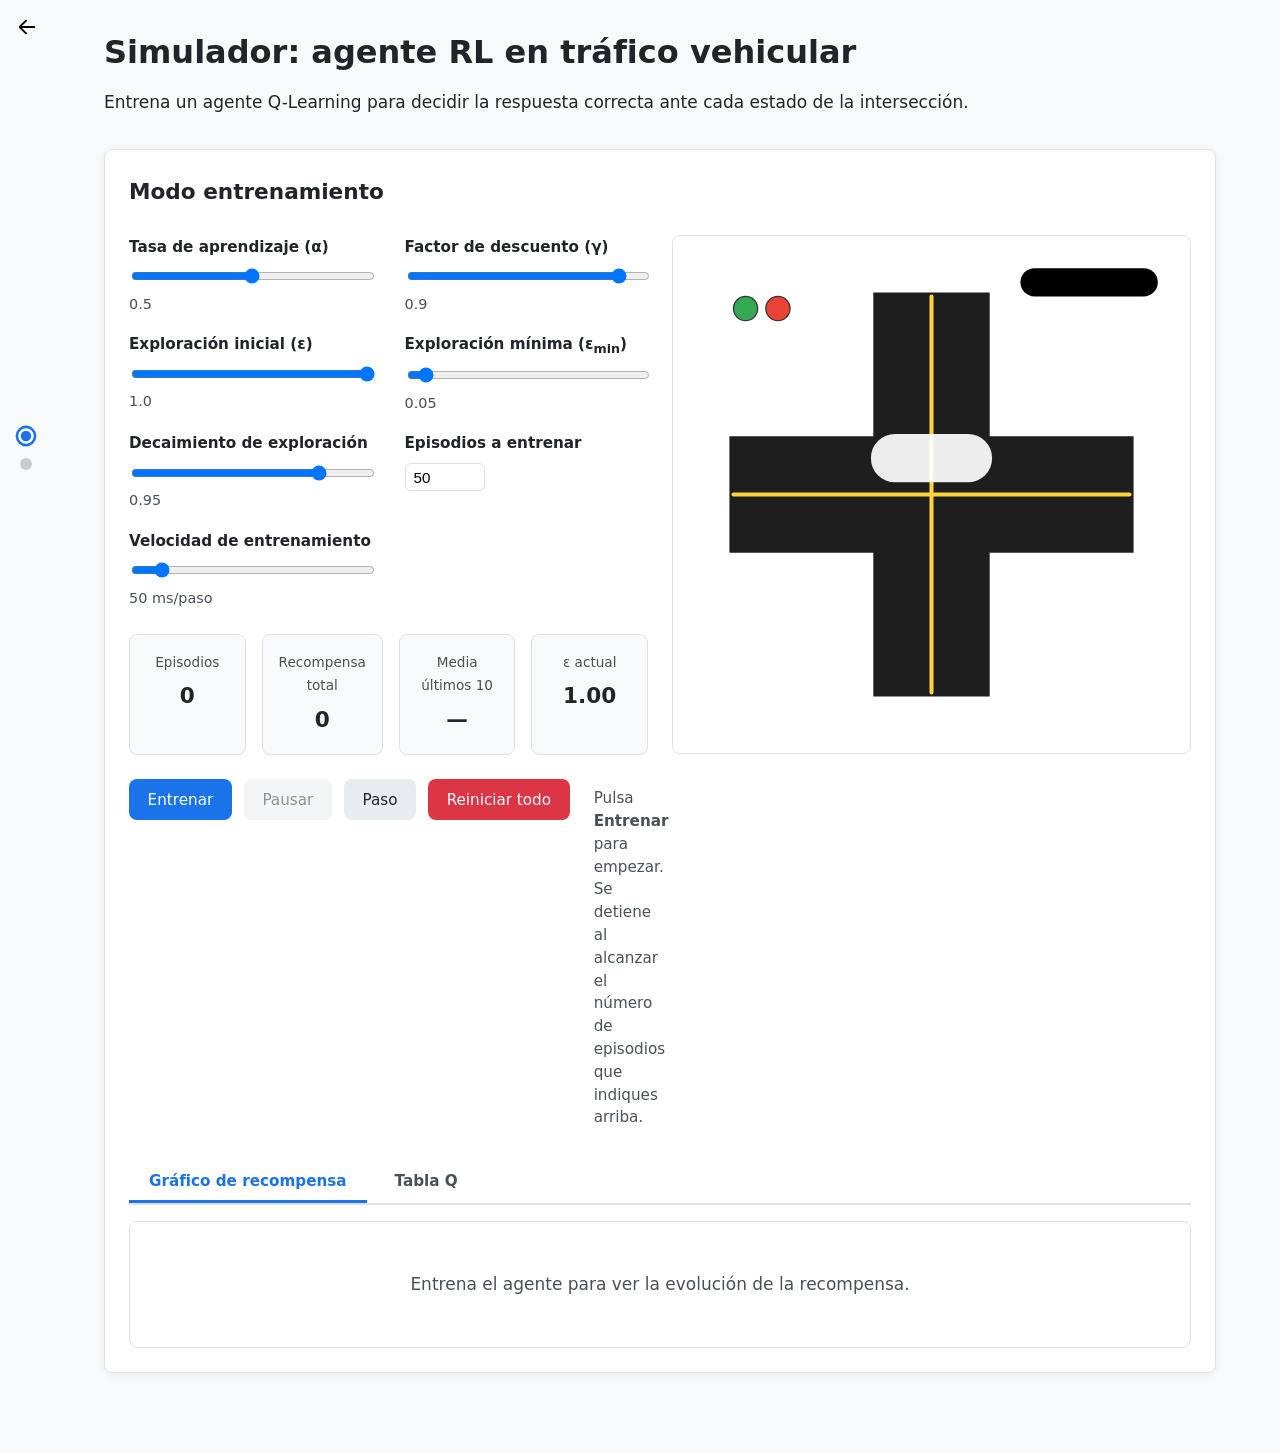
==== commit 43f4ae42: "feat: agregar control para seleccionar el numero de epocas" ====
--- a/simulador.html
+++ b/simulador.html
@@ -65,6 +65,10 @@
                   <span id="epsilon-decay-valor">0.95</span>
                 </div>
                 <div class="control">
+                  <label for="episodios-objetivo">Episodios a entrenar</label>
+                  <input type="number" id="episodios-objetivo" min="10" max="1000" step="10" value="50">
+                </div>
+                <div class="control">
                   <label for="velocidad">Velocidad de entrenamiento</label>
                   <input type="range" id="velocidad" min="0" max="500" step="10" value="50">
                   <span id="velocidad-valor">50 ms/paso</span>
@@ -98,7 +102,7 @@
                   <button id="btn-reiniciar" type="button" class="btn-peligro">Reiniciar todo</button>
                 </div>
                 <div id="estado-entrenamiento" class="estado-entrenamiento">
-                  Pulsa <strong>Entrenar</strong> para empezar. Se detiene al cumplir 50 episodios con una media ≥ 1.2 en los últimos 10 episodios, o al llegar a 100 episodios.
+                  Pulsa <strong>Entrenar</strong> para empezar. Se detiene al alcanzar el número de episodios que indiques arriba.
                 </div>
               </div>
             </div>
--- a/css/simulador.css
+++ b/css/simulador.css
@@ -146,6 +146,16 @@
   width: 100%;
 }
 
+.control input[type="number"] {
+  width: fit-content;
+  min-width: 5rem;
+  padding: 0.3rem 0.5rem;
+  font-size: 0.95rem;
+  border: 1px solid var(--color-borde);
+  border-radius: 6px;
+  background-color: #fff;
+}
+
 .control span {
   font-size: 0.9rem;
   color: var(--color-texto-secundario);
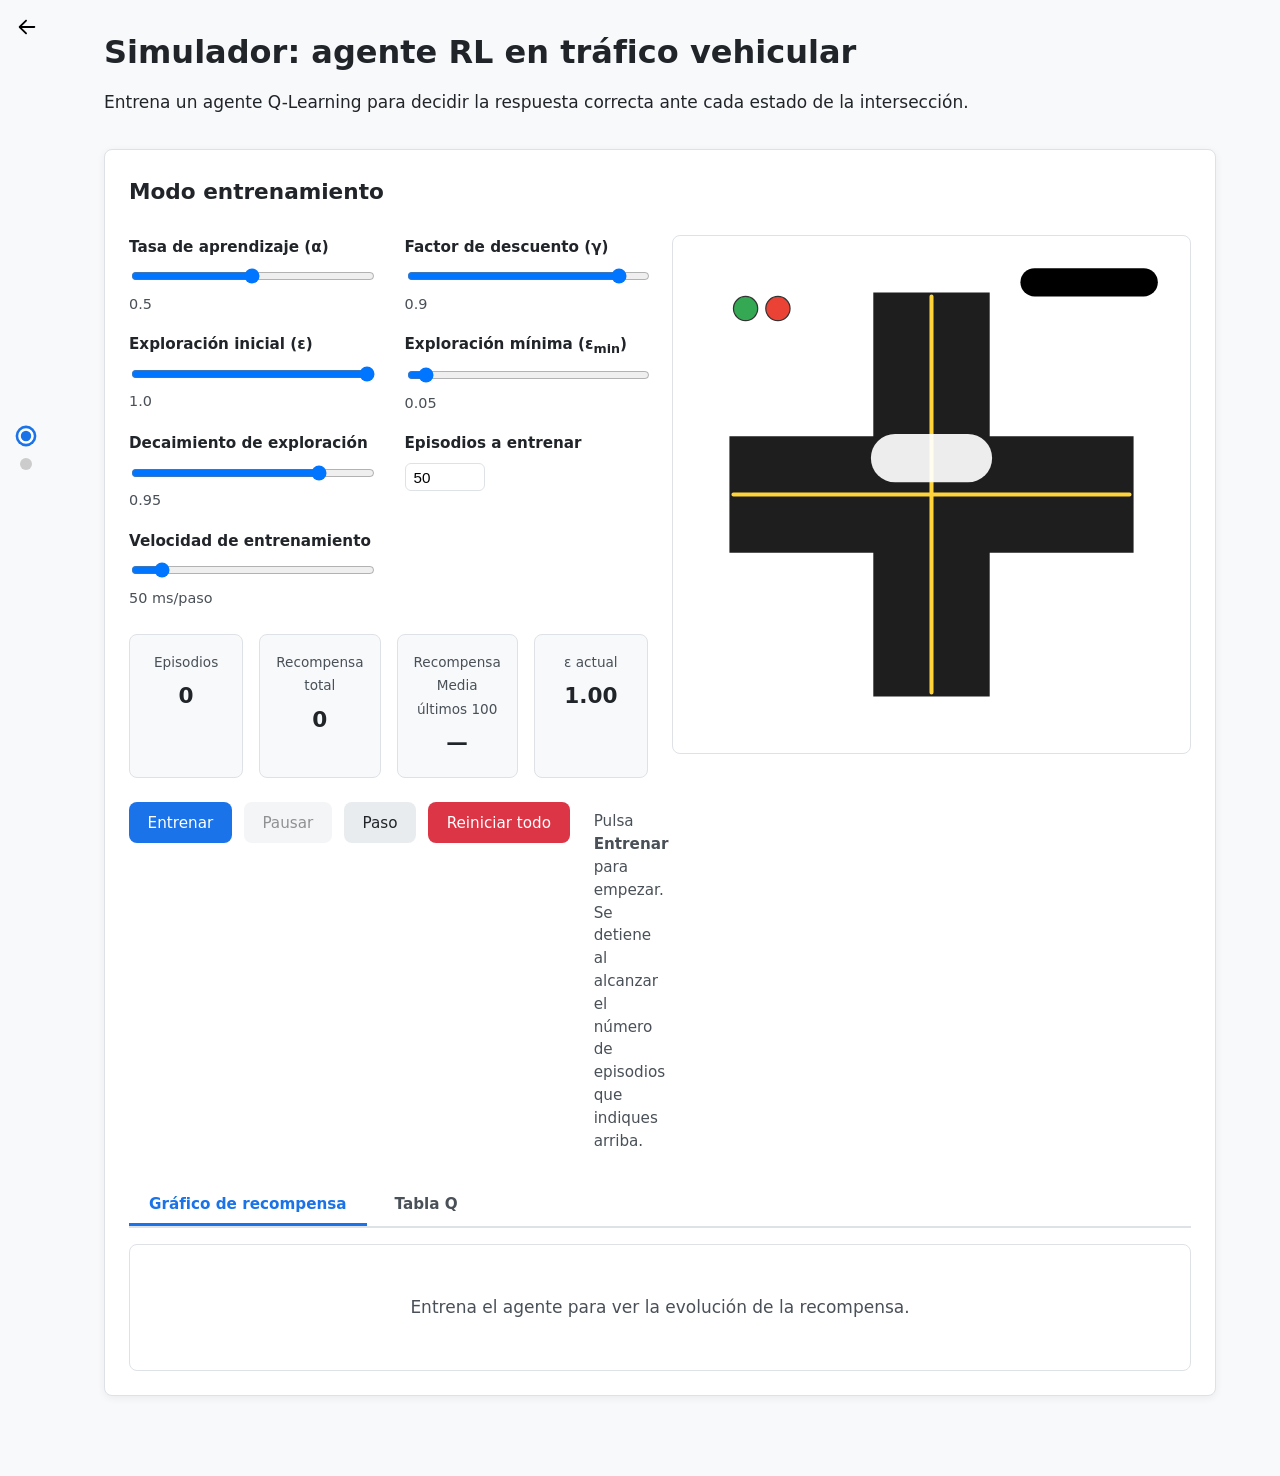
==== commit 6bc9fa17: "arreglo en simulador" ====
--- a/simulador.html
+++ b/simulador.html
@@ -85,7 +85,7 @@
                   <span id="metrica-recompensa" class="metrica-valor">0</span>
                 </div>
                 <div class="metrica">
-                  <span class="metrica-label">Media últimos 10</span>
+                  <span class="metrica-label">Recompensa Media últimos 100</span>
                   <span id="metrica-media" class="metrica-valor">—</span>
                 </div>
                 <div class="metrica">
